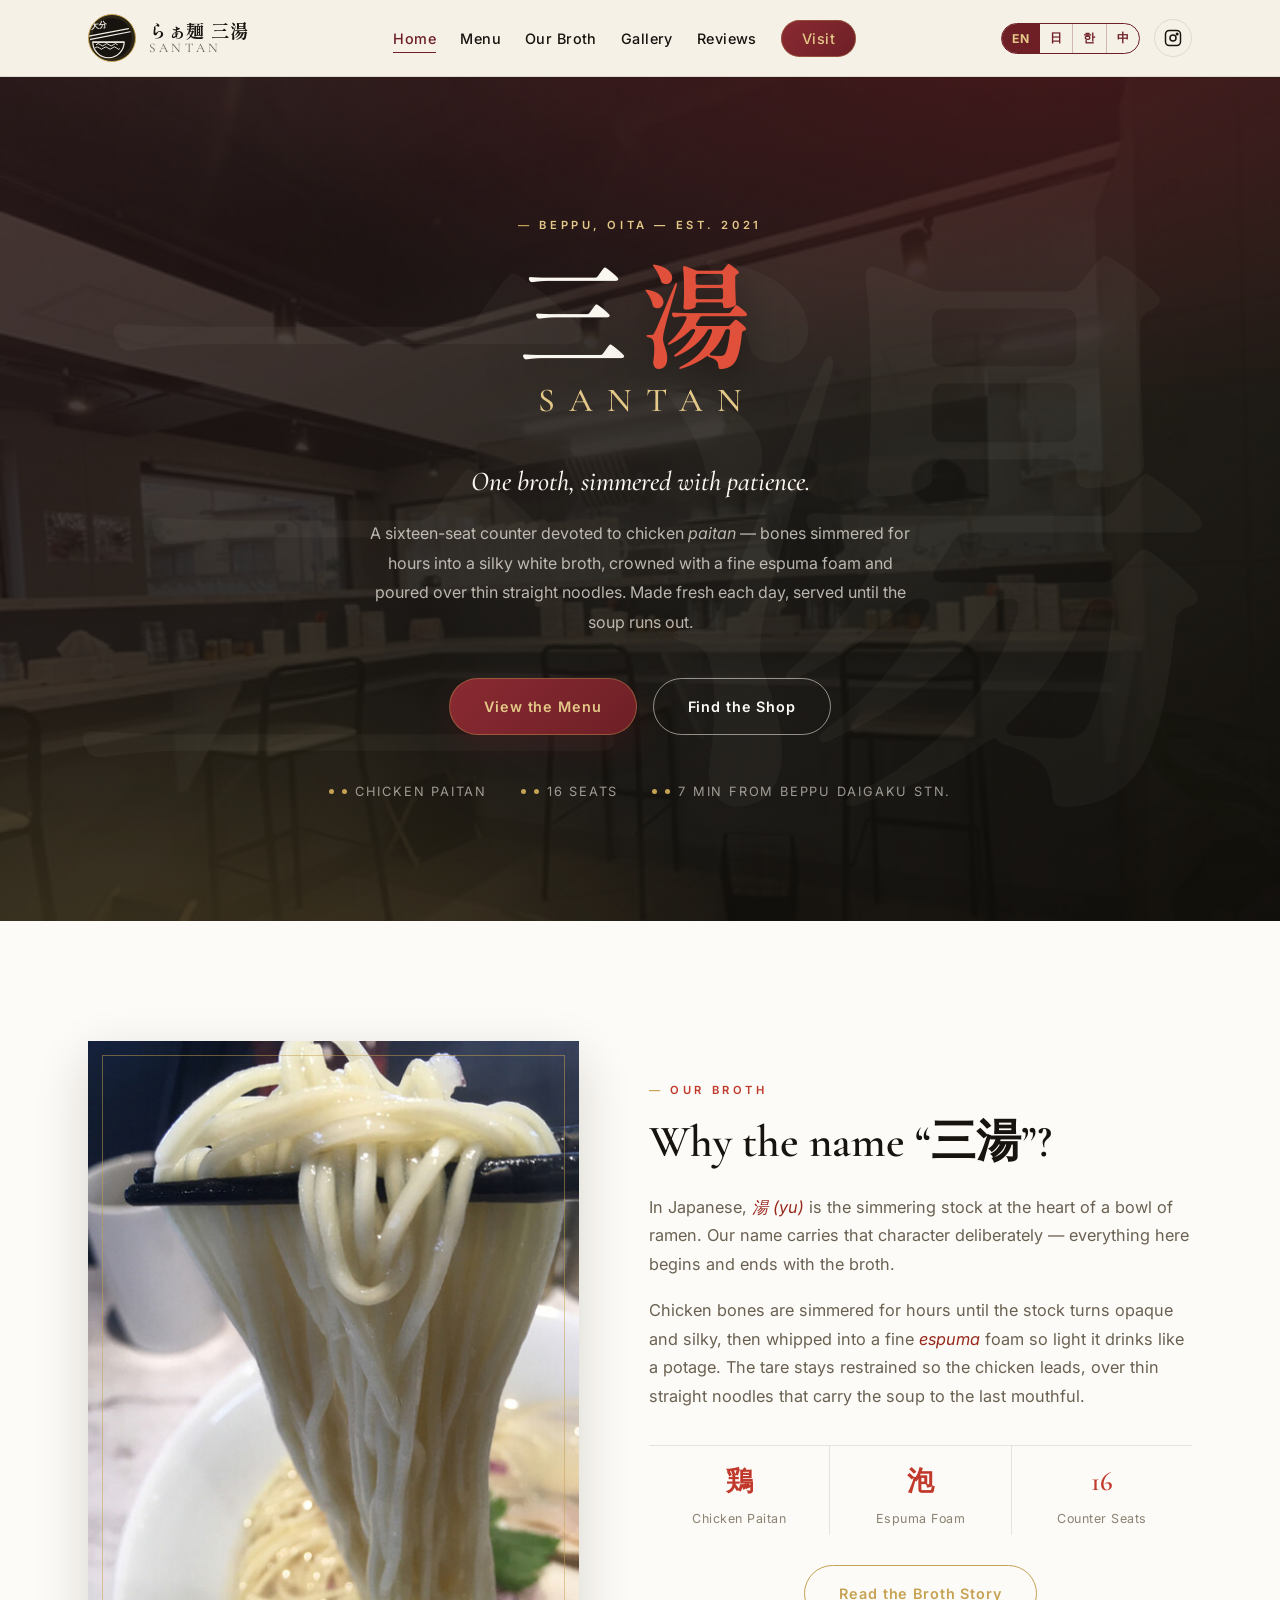
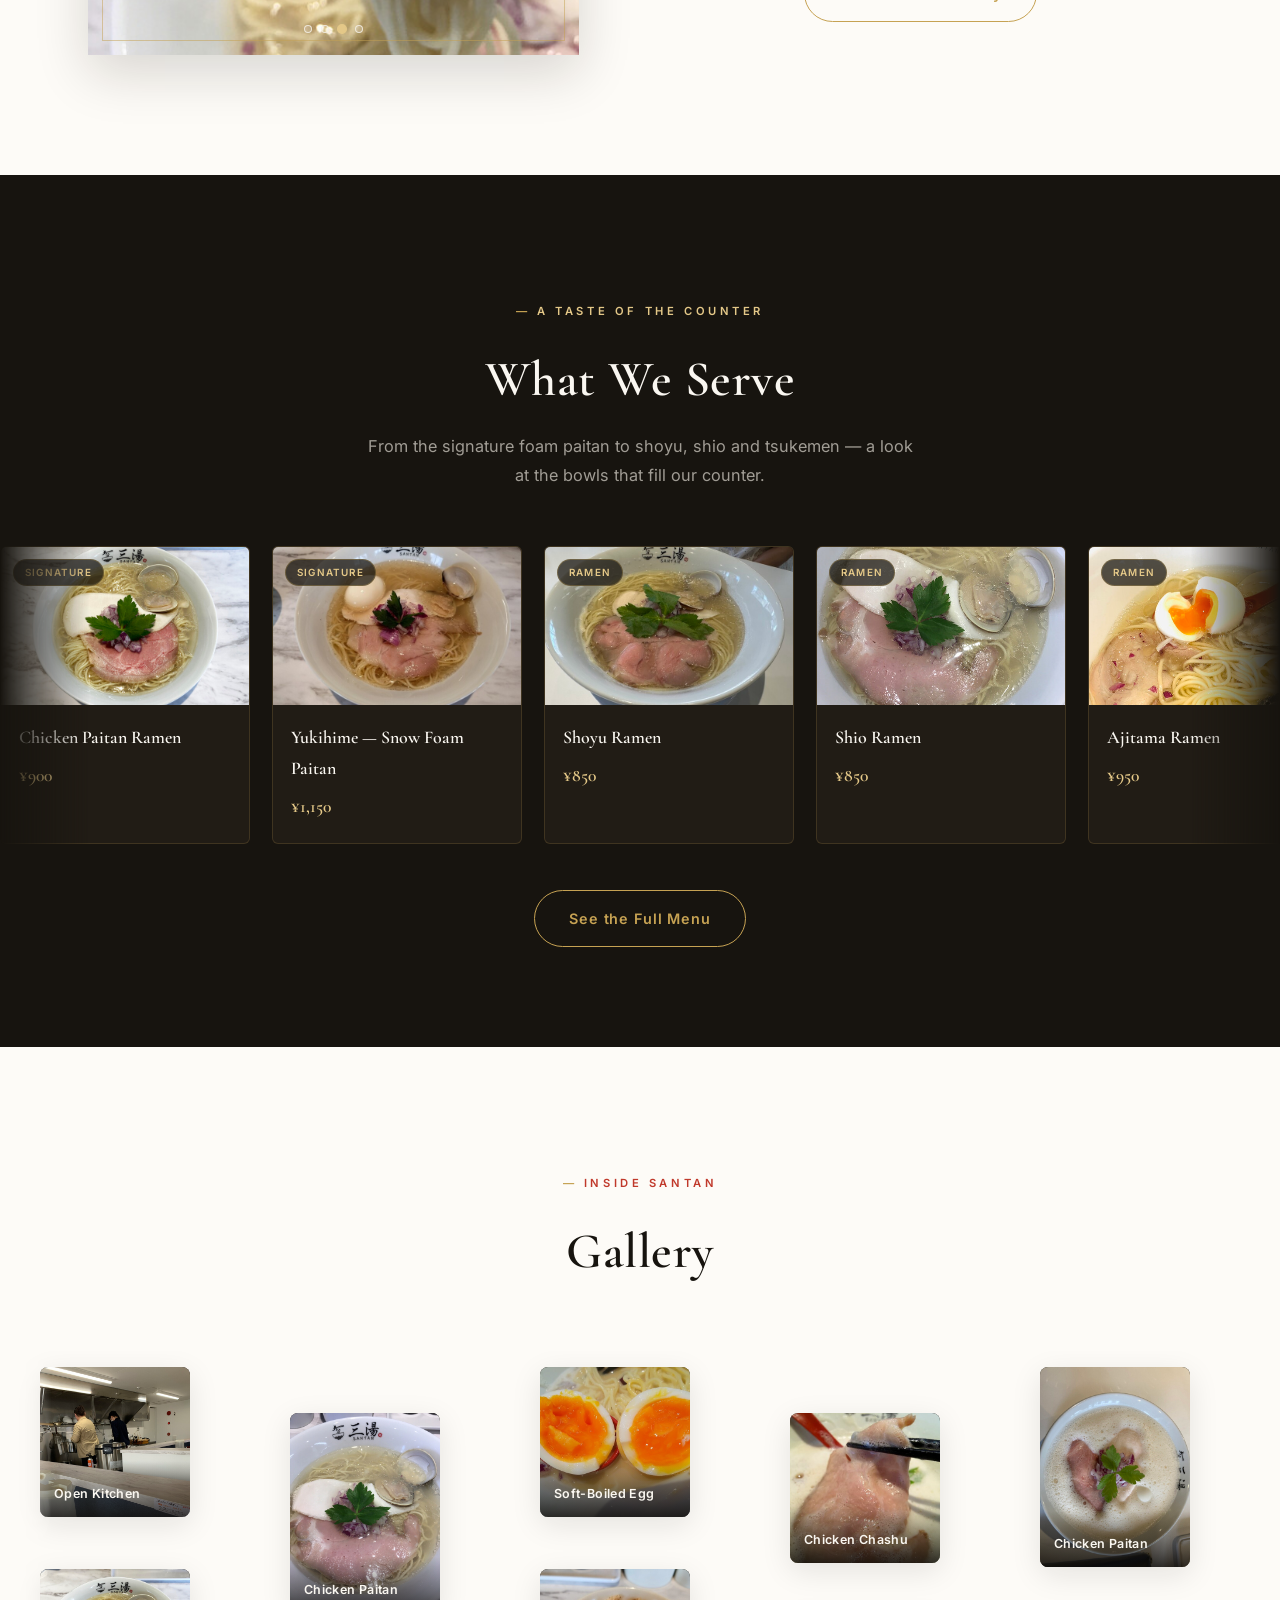
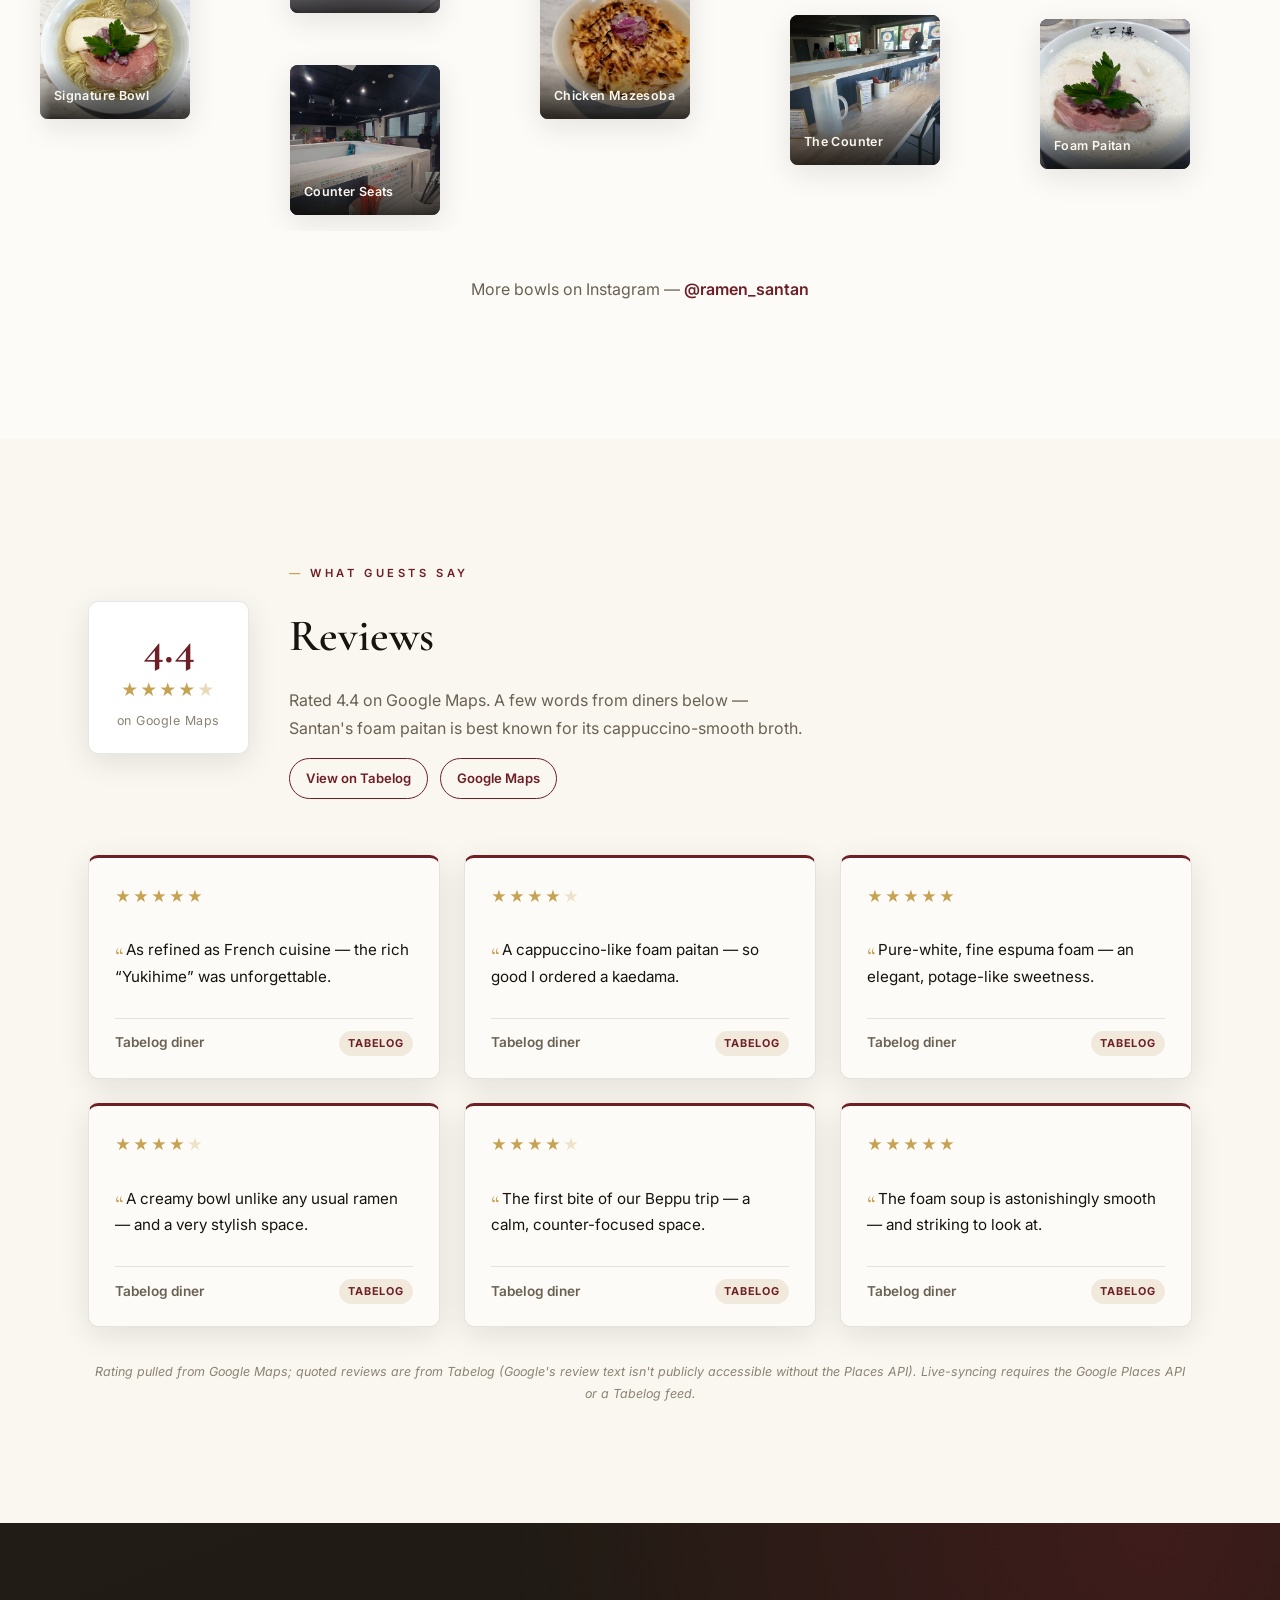
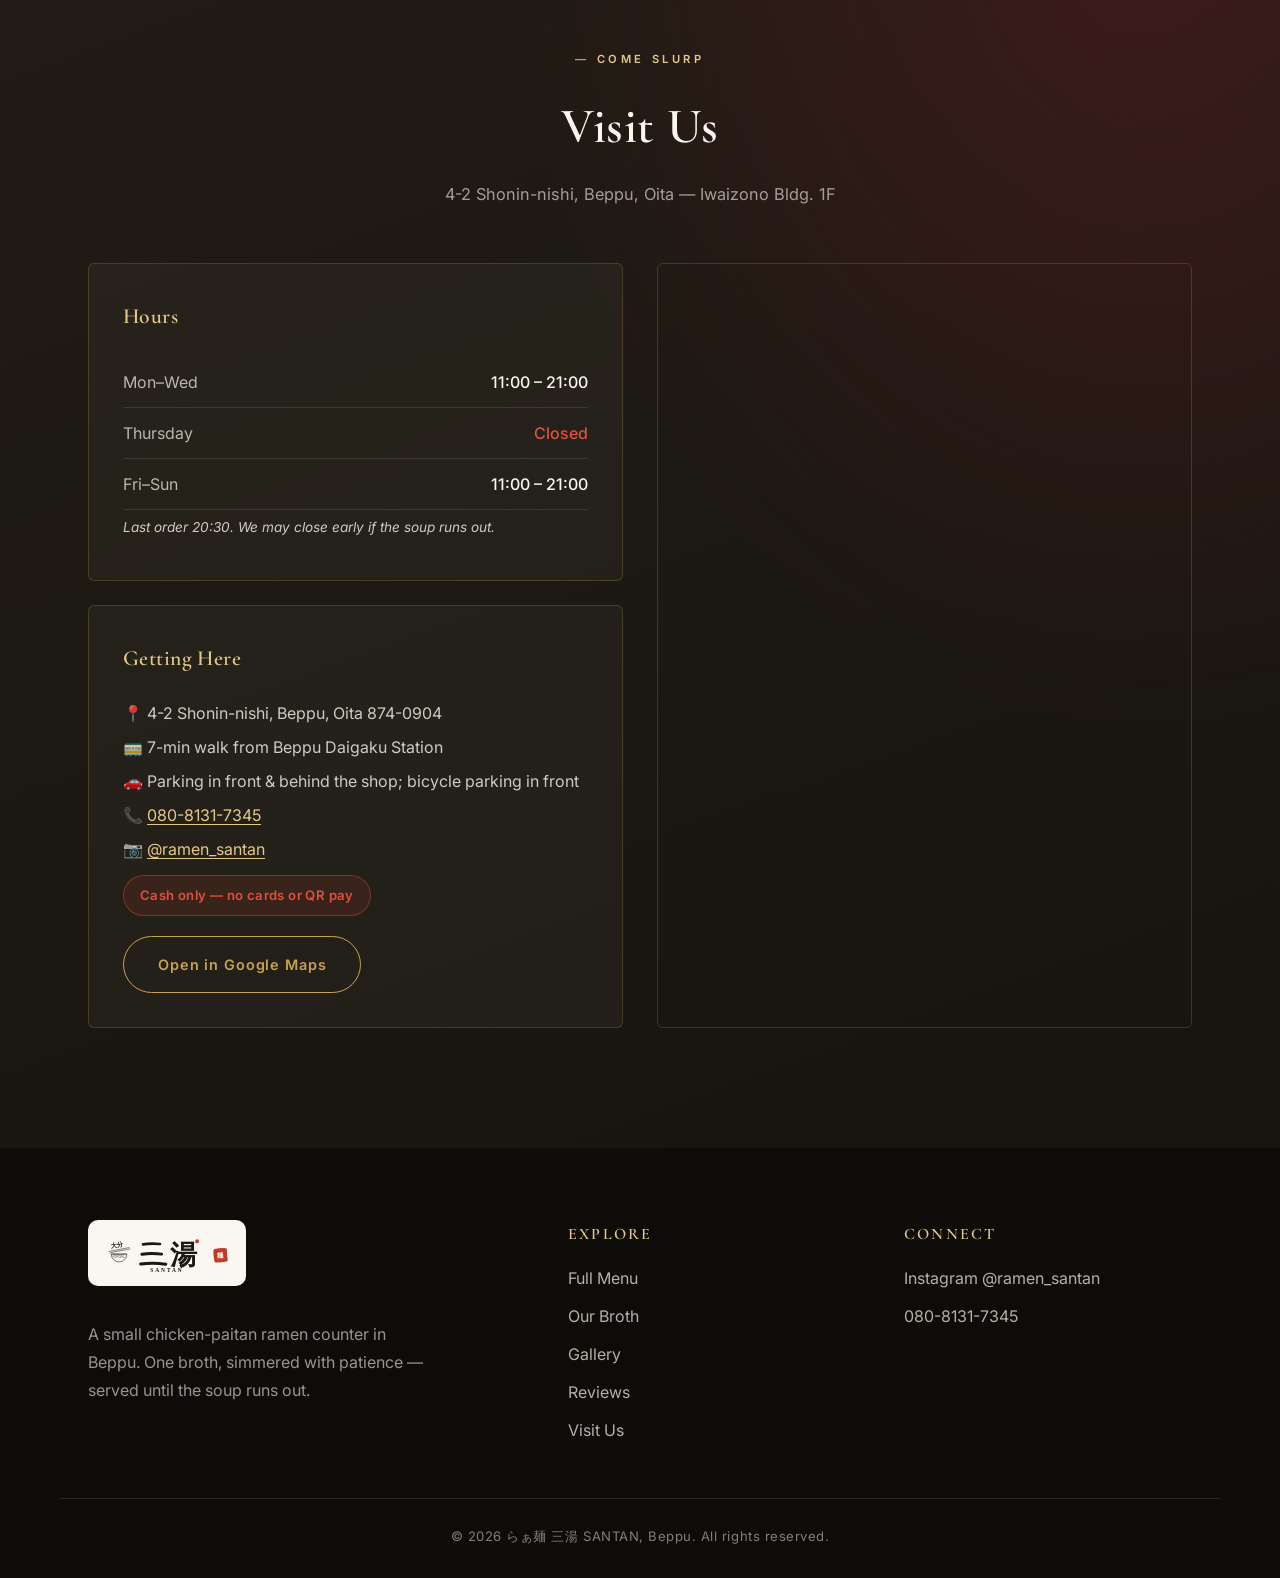
==== index.html @ 4871c451 "Initial commit: SANTAN ramen site (full, incl. images)" ====
<!DOCTYPE html>
<html lang="en" data-lang="en">
<head>
<meta charset="UTF-8">
<meta name="viewport" content="width=device-width, initial-scale=1.0">
<title>SANTAN らぁ麺 三湯 | Chicken Paitan Ramen in Beppu</title>
<meta name="description" content="らぁ麺 三湯 (SANTAN) — a chicken-paitan ramen counter in Beppu, Oita. Hours-simmered chicken broth whipped into a silky espuma foam over thin straight noodles. EN / 日本語 / 한국어 / 中文.">
<link rel="preconnect" href="https://fonts.googleapis.com">
<link rel="preconnect" href="https://fonts.gstatic.com" crossorigin>
<link href="https://fonts.googleapis.com/css2?family=Cormorant+Garamond:ital,wght@0,500;0,600;0,700;1,500;1,600&family=Shippori+Mincho+B1:wght@500;600;700;800&family=Zen+Kaku+Gothic+New:wght@400;500;700&family=Noto+Sans+KR:wght@400;500;700&family=Noto+Sans+SC:wght@400;500;700&family=Inter:wght@400;500;600&display=swap" rel="stylesheet">
<link rel="stylesheet" href="css/style.css">
</head>
<body>

<header class="site-header">
  <div class="nav-wrap">
    <a href="index.html" class="logo">
      <span class="logo-badge"><img src="pictures/logo-icon.svg" alt="Santan bowl mark"></span>
      <span class="logo-text">
        <span class="jp">らぁ麺 三湯</span>
        <span class="en">Santan</span>
      </span>
    </a>

    <nav class="main-nav" id="mainNav">
      <ul>
        <li><a href="index.html" class="active"><span class="lang-en">Home</span><span class="lang-jp">ホーム</span><span class="lang-ko">홈</span><span class="lang-zh">首页</span></a></li>
        <li><a href="menu.html"><span class="lang-en">Menu</span><span class="lang-jp">お品書き</span><span class="lang-ko">메뉴</span><span class="lang-zh">菜单</span></a></li>
        <li><a href="broth.html"><span class="lang-en">Our Broth</span><span class="lang-jp">こだわり</span><span class="lang-ko">육수 이야기</span><span class="lang-zh">汤头故事</span></a></li>
        <li><a href="index.html#gallery"><span class="lang-en">Gallery</span><span class="lang-jp">ギャラリー</span><span class="lang-ko">갤러리</span><span class="lang-zh">相册</span></a></li>
        <li><a href="index.html#reviews"><span class="lang-en">Reviews</span><span class="lang-jp">口コミ</span><span class="lang-ko">리뷰</span><span class="lang-zh">评价</span></a></li>
        <li><a href="index.html#visit" class="nav-cta"><span class="lang-en">Visit</span><span class="lang-jp">アクセス</span><span class="lang-ko">오시는 길</span><span class="lang-zh">到店</span></a></li>
      </ul>
    </nav>

    <div class="header-actions">
      <div class="lang-toggle" id="langToggle">
        <button data-lang="en" class="active" title="English">EN</button>
        <button data-lang="jp" title="日本語">日</button>
        <button data-lang="ko" title="한국어">한</button>
        <button data-lang="zh" title="中文">中</button>
      </div>
      <a class="insta-link" href="https://www.instagram.com/ramen_santan/" target="_blank" rel="noopener" aria-label="Instagram">
        <svg width="18" height="18" viewBox="0 0 24 24" fill="none" stroke="currentColor" stroke-width="2"><rect x="2" y="2" width="20" height="20" rx="5"/><circle cx="12" cy="12" r="4"/><circle cx="17.5" cy="6.5" r="1"/></svg>
      </a>
      <button class="hamburger" id="navToggle" aria-label="Menu" aria-expanded="false">
        <span></span><span></span><span></span>
      </button>
    </div>
  </div>
</header>

<section class="hero">
  <div class="hero-content">
    <span class="eyebrow"><span class="lang-en">Beppu, Oita — Est. 2021</span><span class="lang-jp">大分県別府市 — 2021年創業</span><span class="lang-ko">오이타현 벳푸시 — 2021년 오픈</span><span class="lang-zh">大分县别府市 — 2021年开业</span></span>
    <div class="hero-kanji">三<span>湯</span></div>
    <h1>Santan</h1>
    <p class="tagline">
      <span class="lang-en">One broth, simmered with patience.</span>
      <span class="lang-jp">一杯の白湯に、ひたむきな手間を。</span>
      <span class="lang-ko">한 그릇의 백탕에, 정성을 담아.</span>
      <span class="lang-zh">一碗白汤，慢火细熬。</span>
    </p>
    <p class="subtext">
      <span class="lang-en">A sixteen-seat counter devoted to chicken <em>paitan</em> — bones simmered for hours into a silky white broth, crowned with a fine espuma foam and poured over thin straight noodles. Made fresh each day, served until the soup runs out.</span>
      <span class="lang-jp">鶏白湯（とりぱいたん）ひとすじの、十六席の小さならぁ麺店。長時間炊いた白いスープに、きめ細かなエスプーマの泡をまとわせ、細ストレート麺に。毎日仕込み、スープがなくなり次第終了です。</span>
      <span class="lang-ko">닭 백탕(파이탄) 하나에 집중한 열여섯 석의 작은 라멘집. 오래 고아낸 뽀얀 국물 위에 고운 에스푸마 거품을 얹어 가는 스트레이트 면과 함께 냅니다. 매일 준비하며, 국물이 소진되면 영업을 마칩니다.</span>
      <span class="lang-zh">一家仅十六席、专注鸡白汤的小店。长时间熬煮的醇白汤头覆以细腻意式泡沫，配上纤细直面。每日新鲜熬制，汤尽即止。</span>
    </p>
    <div class="hero-ctas">
      <a href="menu.html" class="btn btn-primary"><span class="lang-en">View the Menu</span><span class="lang-jp">お品書きを見る</span><span class="lang-ko">메뉴 보기</span><span class="lang-zh">查看菜单</span></a>
      <a href="#visit" class="btn btn-outline"><span class="lang-en">Find the Shop</span><span class="lang-jp">アクセス</span><span class="lang-ko">오시는 길</span><span class="lang-zh">查看位置</span></a>
    </div>
    <div class="hero-meta">
      <span><span class="lang-en">Chicken Paitan</span><span class="lang-jp">鶏白湯専門</span><span class="lang-ko">닭 백탕 전문</span><span class="lang-zh">鸡白汤专门</span></span>
      <span><span class="lang-en">16 Seats</span><span class="lang-jp">全16席</span><span class="lang-ko">전 16석</span><span class="lang-zh">全16席</span></span>
      <span><span class="lang-en">7 min from Beppu Daigaku Stn.</span><span class="lang-jp">別府大学駅 徒歩7分</span><span class="lang-ko">벳푸대학역 도보 7분</span><span class="lang-zh">别府大学站步行7分</span></span>
    </div>
  </div>
</section>

<section class="about" id="about">
  <div class="container about-grid">
    <div class="about-photo" id="aboutSlideshow">
      <img class="slide active" src="pictures/interior-1.jpg" alt="Santan ramen counter, Beppu" onerror="this.style.display='none'">
      <img class="slide" src="pictures/broth.jpg" alt="Chicken paitan foam broth" onerror="this.style.display='none'">
      <img class="slide" src="pictures/noodles.jpg" alt="Thin straight noodles" onerror="this.style.display='none'">
      <img class="slide" src="pictures/counter.jpg" alt="Santan counter in Beppu" onerror="this.style.display='none'">
      <div class="slideshow-dots" role="tablist" aria-label="Photo slideshow">
        <button type="button" class="slideshow-dot active" aria-label="Slide 1"></button>
        <button type="button" class="slideshow-dot" aria-label="Slide 2"></button>
        <button type="button" class="slideshow-dot" aria-label="Slide 3"></button>
        <button type="button" class="slideshow-dot" aria-label="Slide 4"></button>
      </div>
    </div>
    <div class="about-text">
      <span class="eyebrow"><span class="lang-en">Our Broth</span><span class="lang-jp">三湯のこだわり</span><span class="lang-ko">육수 이야기</span><span class="lang-zh">汤头故事</span></span>
      <h2><span class="lang-en">Why the name “三湯”?</span><span class="lang-jp">「三湯（さんたん）」に込めた想い</span><span class="lang-ko">「三湯」이라는 이름에 담긴 뜻</span><span class="lang-zh">「三湯」之名的由来</span></h2>
      <p>
        <span class="lang-en">In Japanese, <em>湯 (yu)</em> is the simmering stock at the heart of a bowl of ramen. Our name carries that character deliberately — everything here begins and ends with the broth.</span>
        <span class="lang-jp">ラーメンの要となる出汁を表す「湯（ゆ）」の一字を、店名にあえて掲げました。ここでのすべては、スープに始まりスープに終わる。</span>
        <span class="lang-ko">라멘의 핵심인 육수를 뜻하는 ‘湯(유)’라는 글자를 상호에 담았습니다. 이곳의 모든 것은 국물로 시작해 국물로 끝납니다.</span>
        <span class="lang-zh">「湯（yu）」是拉面灵魂所在的高汤。我们特意将这个字放入店名——这里的一切，始于汤头，终于汤头。</span>
      </p>
      <p>
        <span class="lang-en">Chicken bones are simmered for hours until the stock turns opaque and silky, then whipped into a fine <em>espuma</em> foam so light it drinks like a potage. The tare stays restrained so the chicken leads, over thin straight noodles that carry the soup to the last mouthful.</span>
        <span class="lang-jp">鶏ガラを何時間も炊き、白く濁るまで旨味を引き出したスープを、きめ細かなエスプーマの泡に。ポタージュのように軽やかな口当たりです。タレは控えめに、鶏を主役に。細ストレート麺が最後の一口までスープを運びます。</span>
        <span class="lang-ko">닭 뼈를 몇 시간이고 고아 뽀얗게 우러난 국물을 고운 <em>에스푸마</em> 거품으로 만들어 포타주처럼 가볍게 넘어갑니다. 타레는 절제해 닭이 주인공이 되고, 가는 스트레이트 면이 마지막 한 입까지 국물을 실어 나릅니다.</span>
        <span class="lang-zh">鸡骨慢熬数小时，直至汤色乳白、鲜味尽出，再打成细腻的<em>意式泡沫</em>，轻盈如浓汤般顺口。调味克制，让鸡本味当主角，纤细直面将汤头送至最后一口。</span>
      </p>
      <div class="about-badges">
        <div class="about-badge"><strong>鶏</strong><span class="lang-en">Chicken Paitan</span><span class="lang-jp">鶏白湯専門</span><span class="lang-ko">닭 백탕 전문</span><span class="lang-zh">鸡白汤专门</span></div>
        <div class="about-badge"><strong>泡</strong><span class="lang-en">Espuma Foam</span><span class="lang-jp">エスプーマ仕立て</span><span class="lang-ko">에스푸마 거품</span><span class="lang-zh">意式泡沫</span></div>
        <div class="about-badge"><strong>16</strong><span class="lang-en">Counter Seats</span><span class="lang-jp">全16席</span><span class="lang-ko">전 16석</span><span class="lang-zh">全16席</span></div>
      </div>
      <div class="hero-ctas" style="margin-top:30px;">
        <a href="broth.html" class="btn btn-brass"><span class="lang-en">Read the Broth Story</span><span class="lang-jp">三湯の物語を読む</span><span class="lang-ko">육수 이야기 읽기</span><span class="lang-zh">阅读汤头故事</span></a>
      </div>
    </div>
  </div>
</section>

<section class="menu-preview" id="menu-preview">
  <div class="container section-heading">
    <span class="eyebrow"><span class="lang-en">A Taste of the Counter</span><span class="lang-jp">お品書きより</span><span class="lang-ko">카운터의 맛</span><span class="lang-zh">一窥菜单</span></span>
    <h2><span class="lang-en">What We Serve</span><span class="lang-jp">三湯の一杯</span><span class="lang-ko">三湯의 한 그릇</span><span class="lang-zh">三湯的一碗</span></h2>
    <p>
      <span class="lang-en">From the signature foam paitan to shoyu, shio and tsukemen — a look at the bowls that fill our counter.</span>
      <span class="lang-jp">看板の泡白湯から、醤油・塩・つけ麺まで。三湯を彩る一杯をご紹介します。</span>
      <span class="lang-ko">간판 거품 백탕부터 쇼유·시오·츠케멘까지. 三湯을 채우는 한 그릇을 소개합니다.</span>
      <span class="lang-zh">从招牌泡沫白汤到酱油、盐味与蘸面——一览我们吧台上的每一碗。</span>
    </p>
  </div>

  <div class="slider-track-wrap">
    <div class="slider-track" id="sliderTrack">
      <!-- filled by js/render-menu.js from window.MENU_DATA (js/menu-data.js) -->
    </div>
  </div>

  <div class="menu-preview-cta">
    <a href="menu.html" class="btn btn-brass"><span class="lang-en">See the Full Menu</span><span class="lang-jp">お品書きをすべて見る</span><span class="lang-ko">전체 메뉴 보기</span><span class="lang-zh">查看完整菜单</span></a>
  </div>
</section>

<section class="gallery" id="gallery">
  <div class="container section-heading">
    <span class="eyebrow"><span class="lang-en">Inside Santan</span><span class="lang-jp">店内の様子</span><span class="lang-ko">三湯 매장</span><span class="lang-zh">走进三湯</span></span>
    <h2><span class="lang-en">Gallery</span><span class="lang-jp">ギャラリー</span><span class="lang-ko">갤러리</span><span class="lang-zh">相册</span></h2>
  </div>
  <div class="gallery-track-wrap">
    <div class="gallery-track" id="galleryTrack">
      <!-- filled by js/gallery.js from window.GALLERY_DATA (js/gallery-data.js) -->
    </div>
  </div>
  <div class="container gallery-follow">
    <p><span class="lang-en">More bowls on Instagram — </span><span class="lang-jp">最新の一杯はこちら：</span><span class="lang-ko">인스타그램에서 더 보기 — </span><span class="lang-zh">更多请见 Instagram — </span><a href="https://www.instagram.com/ramen_santan/" target="_blank" rel="noopener">@ramen_santan</a></p>
  </div>
</section>

<section class="reviews" id="reviews">
  <div class="reviews-head">
    <div class="reviews-score-group">
      <div class="reviews-score">
        <div class="num">4.4</div>
        <div class="stars" aria-label="4.4 out of 5">★★★★<span style="opacity:.4">★</span></div>
        <div class="count"><span class="lang-en">on Google Maps</span><span class="lang-jp">Googleマップ評価</span><span class="lang-ko">구글 지도 평점</span><span class="lang-zh">谷歌地图评分</span></div>
      </div>
    </div>
    <div class="reviews-intro">
      <span class="eyebrow"><span class="lang-en">What Guests Say</span><span class="lang-jp">お客様の声</span><span class="lang-ko">손님들의 후기</span><span class="lang-zh">顾客评价</span></span>
      <h2><span class="lang-en">Reviews</span><span class="lang-jp">口コミ</span><span class="lang-ko">리뷰</span><span class="lang-zh">评价</span></h2>
      <p>
        <span class="lang-en">Rated 4.4 on Google Maps. A few words from diners below — Santan's foam paitan is best known for its cappuccino-smooth broth.</span>
        <span class="lang-jp">Googleマップで4.4の評価。お客様の声より — 三湯の泡白湯は、カプチーノのように滑らかなスープで知られています。</span>
        <span class="lang-ko">구글 지도 4.4점. 손님들의 후기 — 三湯의 거품 백탕은 카푸치노처럼 부드러운 국물로 유명합니다.</span>
        <span class="lang-zh">谷歌地图评分4.4。摘自食客留言——三湯的泡沫白汤以卡布奇诺般顺滑的汤头著称。</span>
      </p>
      <div class="reviews-sources">
        <a class="review-source-btn" href="https://tabelog.com/en/oita/A4402/A440202/44012525/dtlrvwlst/" target="_blank" rel="noopener">
          <span class="lang-en">View on Tabelog</span><span class="lang-jp">食べログで見る</span><span class="lang-ko">타베로그에서 보기</span><span class="lang-zh">在食べログ查看</span>
        </a>
        <a class="review-source-btn" href="https://www.google.com/maps/search/?api=1&query=%E3%82%89%E3%81%81%E9%BA%BA+%E4%B8%89%E6%B9%AF+%E5%88%A5%E5%BA%9C" target="_blank" rel="noopener">
          <span class="lang-en">Google Maps</span><span class="lang-jp">Googleマップ</span><span class="lang-ko">구글 지도</span><span class="lang-zh">谷歌地图</span>
        </a>
      </div>
    </div>
  </div>

  <div class="reviews-grid" id="reviewsGrid">
    <!-- filled by js/reviews.js from window.SANTAN_REVIEWS -->
  </div>

  <p class="reviews-disclaimer">
    <span class="lang-en">Rating pulled from Google Maps; quoted reviews are from Tabelog (Google's review text isn't publicly accessible without the Places API). Live-syncing requires the Google Places API or a Tabelog feed.</span>
    <span class="lang-jp">評価はGoogleマップより取得。掲載の口コミ本文は食べログからの引用です（Googleのレビュー本文はPlaces APIなしでは取得できません）。自動連携にはGoogle Places APIまたは食べログ連携が必要です。</span>
    <span class="lang-ko">평점은 구글 지도에서 가져왔습니다. 인용된 후기 본문은 타베로그의 것입니다(구글 리뷰 본문은 Places API 없이는 가져올 수 없습니다). 실시간 연동에는 Google Places API 또는 타베로그 피드가 필요합니다.</span>
    <span class="lang-zh">评分取自谷歌地图；引用的评价文字来自食べログ（谷歌的评价原文在没有 Places API 时无法公开获取）。实时同步需使用 Google Places API 或食べログ数据源。</span>
  </p>
</section>

<section class="visit" id="visit">
  <div class="container section-heading">
    <span class="eyebrow"><span class="lang-en">Come Slurp</span><span class="lang-jp">ぜひお越しください</span><span class="lang-ko">오시는 길</span><span class="lang-zh">欢迎光临</span></span>
    <h2><span class="lang-en">Visit Us</span><span class="lang-jp">アクセス</span><span class="lang-ko">오시는 길</span><span class="lang-zh">到店信息</span></h2>
    <p><span class="lang-en">4-2 Shonin-nishi, Beppu, Oita — Iwaizono Bldg. 1F</span><span class="lang-jp">〒874-0904 大分県別府市上人西4-2 祝園ビル1F</span><span class="lang-ko">오이타현 벳푸시 조닌니시 4-2 이와이조노 빌딩 1F</span><span class="lang-zh">大分县别府市上人西4-2 祝园大厦1F</span></p>
  </div>

  <div class="container visit-grid">
    <div class="visit-cards-col">
      <div class="visit-card">
        <h3><span class="lang-en">Hours</span><span class="lang-jp">営業時間</span><span class="lang-ko">영업시간</span><span class="lang-zh">营业时间</span></h3>
        <div class="visit-row"><span class="day"><span class="lang-en">Mon–Wed</span><span class="lang-jp">月〜水</span><span class="lang-ko">월~수</span><span class="lang-zh">周一至周三</span></span><span class="time">11:00 – 21:00</span></div>
        <div class="visit-row closed"><span class="day"><span class="lang-en">Thursday</span><span class="lang-jp">木曜日</span><span class="lang-ko">목요일</span><span class="lang-zh">周四</span></span><span class="time"><span class="lang-en">Closed</span><span class="lang-jp">定休日</span><span class="lang-ko">휴무</span><span class="lang-zh">休息</span></span></div>
        <div class="visit-row"><span class="day"><span class="lang-en">Fri–Sun</span><span class="lang-jp">金〜日</span><span class="lang-ko">금~일</span><span class="lang-zh">周五至周日</span></span><span class="time">11:00 – 21:00</span></div>
        <p class="visit-note"><span class="lang-en">Last order 20:30. We may close early if the soup runs out.</span><span class="lang-jp">ラストオーダー20:30。スープがなくなり次第、早じまいする場合がございます。</span><span class="lang-ko">라스트 오더 20:30. 국물이 소진되면 조기 마감할 수 있습니다.</span><span class="lang-zh">最后点单 20:30，汤尽或提前打烊。</span></p>
      </div>

      <div class="visit-card">
        <h3><span class="lang-en">Getting Here</span><span class="lang-jp">お越しの方へ</span><span class="lang-ko">오시는 길</span><span class="lang-zh">交通方式</span></h3>
        <p>📍 <span class="lang-en">4-2 Shonin-nishi, Beppu, Oita 874-0904</span><span class="lang-jp">〒874-0904 大分県別府市上人西4-2 祝園ビル1F</span><span class="lang-ko">오이타현 벳푸시 조닌니시 4-2 이와이조노 빌딩 1F</span><span class="lang-zh">大分县别府市上人西4-2 祝园大厦1F</span></p>
        <p>🚃 <span class="lang-en">7-min walk from Beppu Daigaku Station</span><span class="lang-jp">別府大学駅より徒歩7分</span><span class="lang-ko">벳푸대학역에서 도보 7분</span><span class="lang-zh">别府大学站步行7分</span></p>
        <p>🚗 <span class="lang-en">Parking in front &amp; behind the shop; bicycle parking in front</span><span class="lang-jp">店舗前・裏に駐車場、店前に駐輪場あり</span><span class="lang-ko">가게 앞·뒤 주차장, 앞쪽 자전거 주차 가능</span><span class="lang-zh">店前与店后设停车场，店前有自行车停放处</span></p>
        <p>📞 <a href="tel:08081317345">080-8131-7345</a></p>
        <p>📷 <a href="https://www.instagram.com/ramen_santan/" target="_blank" rel="noopener">@ramen_santan</a></p>
        <span class="pay-note"><span class="lang-en">Cash only — no cards or QR pay</span><span class="lang-jp">現金のみ（カード・QR決済不可）</span><span class="lang-ko">현금만 가능 (카드·QR 불가)</span><span class="lang-zh">仅收现金（不支持刷卡与二维码）</span></span>
        <div class="hero-ctas" style="justify-content:flex-start; margin-top:20px;">
          <a class="btn btn-brass" href="https://www.google.com/maps/search/?api=1&query=%E3%82%89%E3%81%81%E9%BA%BA+%E4%B8%89%E6%B9%AF+%E5%88%A5%E5%BA%9C" target="_blank" rel="noopener">
            <span class="lang-en">Open in Google Maps</span><span class="lang-jp">Googleマップで見る</span><span class="lang-ko">구글 지도에서 보기</span><span class="lang-zh">在谷歌地图查看</span>
          </a>
        </div>
      </div>
    </div>
    <div class="map-embed">
      <iframe
        src="https://www.google.com/maps?q=%E5%A4%A7%E5%88%86%E7%9C%8C%E5%88%A5%E5%BA%9C%E5%B8%82%E4%B8%8A%E4%BA%BA%E8%A5%BF4-2&z=16&output=embed"
        loading="lazy"
        referrerpolicy="no-referrer-when-downgrade"
        title="Santan location map"></iframe>
    </div>
  </div>
</section>

<footer class="site-footer">
  <div class="container footer-grid">
    <div>
      <div class="footer-logo-card">
        <img src="pictures/logo.svg" alt="らぁ麺 三湯 SANTAN logo">
      </div>
      <p style="max-width: 340px; color: rgba(245,240,230,0.6);">
        <span class="lang-en">A small chicken-paitan ramen counter in Beppu. One broth, simmered with patience — served until the soup runs out.</span>
        <span class="lang-jp">別府の小さな鶏白湯らぁ麺店。一杯の白湯にひたむきな手間を込めて、スープがなくなり次第終了。</span>
        <span class="lang-ko">벳푸의 작은 닭 백탕 라멘집. 한 그릇의 백탕에 정성을 담아, 국물이 소진되면 영업을 마칩니다.</span>
        <span class="lang-zh">别府一家小小的鸡白汤拉面店。一碗白汤，慢火细熬，汤尽即止。</span>
      </p>
    </div>
    <div>
      <h4><span class="lang-en">Explore</span><span class="lang-jp">メニュー</span><span class="lang-ko">둘러보기</span><span class="lang-zh">探索</span></h4>
      <ul>
        <li><a href="menu.html"><span class="lang-en">Full Menu</span><span class="lang-jp">お品書き</span><span class="lang-ko">전체 메뉴</span><span class="lang-zh">完整菜单</span></a></li>
        <li><a href="broth.html"><span class="lang-en">Our Broth</span><span class="lang-jp">こだわり</span><span class="lang-ko">육수 이야기</span><span class="lang-zh">汤头故事</span></a></li>
        <li><a href="index.html#gallery"><span class="lang-en">Gallery</span><span class="lang-jp">ギャラリー</span><span class="lang-ko">갤러리</span><span class="lang-zh">相册</span></a></li>
        <li><a href="index.html#reviews"><span class="lang-en">Reviews</span><span class="lang-jp">口コミ</span><span class="lang-ko">리뷰</span><span class="lang-zh">评价</span></a></li>
        <li><a href="index.html#visit"><span class="lang-en">Visit Us</span><span class="lang-jp">アクセス</span><span class="lang-ko">오시는 길</span><span class="lang-zh">到店</span></a></li>
      </ul>
    </div>
    <div>
      <h4><span class="lang-en">Connect</span><span class="lang-jp">つながる</span><span class="lang-ko">연결</span><span class="lang-zh">联系</span></h4>
      <ul>
        <li><a href="https://www.instagram.com/ramen_santan/" target="_blank" rel="noopener">Instagram @ramen_santan</a></li>
        <li><a href="tel:08081317345">080-8131-7345</a></li>
      </ul>
    </div>
  </div>
  <div class="container footer-bottom">
    <span class="lang-en">© 2026 らぁ麺 三湯 SANTAN, Beppu. All rights reserved.</span>
    <span class="lang-jp">© 2026 らぁ麺 三湯 SANTAN, Beppu. 別府より、心を込めて。</span>
    <span class="lang-ko">© 2026 らぁ麺 三湯 SANTAN, Beppu. 벳푸에서 정성을 담아.</span>
    <span class="lang-zh">© 2026 らぁ麺 三湯 SANTAN, Beppu. 別府用心呈上。</span>
  </div>
</footer>

<script src="js/menu-data.js"></script>
<script src="js/render-menu.js"></script>
<script src="js/gallery-data.js"></script>
<script src="js/gallery.js"></script>
<script src="js/reviews.js"></script>
<script src="js/main.js"></script>
</body>
</html>
---- css/style.css ----
/* ==========================================================================
   らぁ麺 三湯 SANTAN — Beppu chicken-paitan ramen.
   Premium Japanese palette: sumi ink + kinari washi cream + vermilion (朱)
   + brass. Serif display type, generous negative space.
   Architecture mirrors the Khan's Adda reference site.
   ========================================================================== */
:root {
  --sumi: #17140F;        /* near-black ink */
  --sumi-2: #211C15;      /* charcoal */
  --shu: #C0392B;         /* vermilion / 朱 */
  --shu-deep: #97281C;
  --shu-glow: #E0503A;
  --maroon: #6E1F26;      /* deep maroon — logo / IG brand red */
  --maroon-2: #4A141A;    /* darkest maroon */
  --maroon-soft: #8A2A32;
  --brass: #C6A253;       /* brass / gold accent */
  --brass-light: #E4C888;
  --brass-deep: #A9843A;
  --kinari: #FAF7F1;      /* vanilla-white — premium, barely-there beige */
  --kinari-2: #F1EADC;
  --paitan: #FDFBF7;      /* near-white broth cream (lightest) */
  --stone: #6A6152;       /* muted body text on cream */
  --stone-2: #8B8272;
  --line: rgba(23,20,15,0.10);
  --white: #FFFFFF;

  --font-serif: 'Cormorant Garamond', 'Shippori Mincho B1', serif;
  --font-jp-serif: 'Shippori Mincho B1', 'Cormorant Garamond', serif;
  --font-body: 'Inter', 'Zen Kaku Gothic New', sans-serif;
  --font-jp: 'Zen Kaku Gothic New', 'Inter', sans-serif;
  --font-ko: 'Noto Sans KR', 'Inter', sans-serif;
  --font-zh: 'Noto Sans SC', 'Inter', sans-serif;

  --shadow: 0 18px 50px rgba(23, 20, 15, 0.16);
  --shadow-soft: 0 8px 30px rgba(23, 20, 15, 0.10);
  --radius: 6px;
}

* { box-sizing: border-box; }
html { scroll-behavior: smooth; }

body {
  margin: 0;
  font-family: var(--font-body);
  background: var(--kinari);
  color: var(--sumi);
  line-height: 1.75;
  overflow-x: hidden;
  -webkit-font-smoothing: antialiased;
}

img { max-width: 100%; display: block; }
a { text-decoration: none; color: inherit; }
ul { list-style: none; margin: 0; padding: 0; }
section { position: relative; }

/* language toggling (en / jp / ko / zh) ----------------------------------- */
html[data-lang="en"] :is(.lang-jp, .lang-ko, .lang-zh) { display: none; }
html[data-lang="jp"] :is(.lang-en, .lang-ko, .lang-zh) { display: none; }
html[data-lang="ko"] :is(.lang-en, .lang-jp, .lang-zh) { display: none; }
html[data-lang="zh"] :is(.lang-en, .lang-jp, .lang-ko) { display: none; }
html[data-lang="jp"] body { font-family: var(--font-jp); }
html[data-lang="ko"] body { font-family: var(--font-ko); }
html[data-lang="zh"] body { font-family: var(--font-zh); }

/* keep serif display feel for CJK headings (per active language) */
html[data-lang="jp"] :is(.section-heading h2, .about-text h2, .menu-section-title h2,
  .menu-hero h1, .visit-card h3, .hero .tagline, .item-name, .story-hero h1,
  .story-chapter h2, .reviews-head h2, .pullquote) { font-family: var(--font-jp-serif); }
html[data-lang="ko"] :is(.section-heading h2, .about-text h2, .menu-section-title h2,
  .menu-hero h1, .visit-card h3, .hero .tagline, .item-name, .story-hero h1,
  .story-chapter h2, .reviews-head h2, .pullquote) { font-family: var(--font-ko); font-weight: 700; }
html[data-lang="zh"] :is(.section-heading h2, .about-text h2, .menu-section-title h2,
  .menu-hero h1, .visit-card h3, .hero .tagline, .item-name, .story-hero h1,
  .story-chapter h2, .reviews-head h2, .pullquote) { font-family: var(--font-zh); font-weight: 700; }

.container {
  max-width: 1160px;
  margin: 0 auto;
  padding: 0 28px;
}

/* thin brush divider ------------------------------------------------------- */
.rule-divider {
  height: 1px;
  background: linear-gradient(90deg, transparent, var(--brass) 20%, var(--brass) 80%, transparent);
  opacity: 0.55;
}

/* buttons ------------------------------------------------------------------ */
.btn {
  display: inline-flex;
  align-items: center;
  gap: 8px;
  padding: 15px 34px;
  border-radius: 999px;
  font-family: var(--font-body);
  font-weight: 600;
  font-size: 0.9rem;
  letter-spacing: 0.06em;
  transition: transform 0.25s ease, box-shadow 0.25s ease, background 0.25s ease, color 0.25s ease;
  cursor: pointer;
  border: none;
}
.btn-primary {
  background: linear-gradient(135deg, var(--maroon-soft), var(--maroon));
  color: var(--brass-light);
  border: 1px solid rgba(198,162,83,0.4);
  box-shadow: 0 12px 28px rgba(74, 20, 26, 0.38);
}
.btn-primary:hover { transform: translateY(-3px); box-shadow: 0 16px 34px rgba(74, 20, 26, 0.5); background: linear-gradient(135deg, var(--maroon), var(--maroon-2)); }
.btn-outline {
  background: transparent;
  color: var(--paitan);
  border: 1px solid rgba(245, 240, 230, 0.55);
}
.btn-outline:hover { background: var(--paitan); color: var(--sumi); }
.btn-ink {
  background: var(--sumi);
  color: var(--kinari);
  border: 1px solid var(--sumi);
}
.btn-ink:hover { transform: translateY(-3px); background: transparent; color: var(--sumi); }
.btn-brass {
  background: transparent;
  color: var(--brass);
  border: 1px solid var(--brass);
}
.btn-brass:hover { background: var(--brass); color: var(--sumi); transform: translateY(-3px); }

/* section headings --------------------------------------------------------- */
.eyebrow {
  display: inline-block;
  font-family: var(--font-body);
  font-weight: 600;
  color: var(--shu);
  letter-spacing: 0.32em;
  text-transform: uppercase;
  font-size: 0.7rem;
  margin-bottom: 14px;
}
.eyebrow::before { content: "—  "; color: var(--brass); }
.section-heading { text-align: center; margin-bottom: 8px; }
.section-heading h2 {
  font-family: var(--font-serif);
  font-weight: 600;
  font-size: clamp(2rem, 4.5vw, 3.1rem);
  color: var(--sumi);
  margin: 0 0 10px;
  letter-spacing: 0.01em;
}
html[data-lang="jp"] .section-heading h2 { font-family: var(--font-jp-serif); }
.section-heading p {
  color: var(--stone);
  font-size: 1.02rem;
  margin: 0 auto;
  max-width: 560px;
}

/* header ------------------------------------------------------------------- */
.site-header {
  position: sticky;
  top: 0;
  z-index: 100;
  background: rgba(245, 240, 230, 0.86);
  backdrop-filter: blur(12px);
  border-bottom: 1px solid var(--line);
}
.nav-wrap {
  max-width: 1160px;
  margin: 0 auto;
  padding: 14px 28px;
  display: flex;
  align-items: center;
  justify-content: space-between;
  gap: 16px;
}
.logo { display: flex; align-items: center; gap: 13px; }
.logo-badge {
  width: 48px;
  height: 48px;
  border-radius: 50%;
  overflow: hidden;
  flex-shrink: 0;
  display: grid;
  place-items: center;
  background: var(--sumi);
  color: var(--brass-light);
  border: 1px solid var(--brass);
  box-shadow: inset 0 0 0 3px rgba(198,162,83,0.12);
}
.logo-badge .kanji {
  font-family: var(--font-jp-serif);
  font-weight: 700;
  font-size: 1.15rem;
  line-height: 1;
  letter-spacing: -0.04em;
}
.logo-badge img { width: 100%; height: 100%; object-fit: cover; }
.logo-text { line-height: 1.15; }
.logo-text .jp {
  font-family: var(--font-jp-serif);
  font-size: 1.15rem;
  font-weight: 700;
  color: var(--sumi);
  display: block;
  letter-spacing: 0.04em;
}
.logo-text .en {
  font-family: var(--font-serif);
  font-size: 0.82rem;
  color: var(--stone);
  letter-spacing: 0.28em;
  text-transform: uppercase;
  display: block;
}

.main-nav ul { display: flex; gap: 24px; align-items: center; }
.main-nav a {
  font-weight: 500;
  color: var(--sumi);
  font-size: 0.9rem;
  letter-spacing: 0.03em;
  position: relative;
  padding: 6px 0;
}
.main-nav a::after {
  content: "";
  position: absolute;
  left: 0; bottom: 0;
  width: 0; height: 1px;
  background: var(--maroon);
  transition: width 0.28s ease;
}
.main-nav a:hover::after, .main-nav a.active::after { width: 100%; }
.main-nav a.active { color: var(--maroon); }
.main-nav a.nav-cta {
  background: linear-gradient(135deg, var(--maroon-soft), var(--maroon));
  color: var(--brass-light) !important;
  padding: 9px 20px;
  border-radius: 999px;
  border: 1px solid rgba(198,162,83,0.35);
}
.main-nav a.nav-cta::after { display: none; }
.main-nav a.nav-cta:hover { background: linear-gradient(135deg, var(--maroon), var(--maroon-2)); color: var(--brass-light) !important; }

.header-actions { display: flex; align-items: center; gap: 14px; }
.lang-toggle {
  display: flex;
  border: 1px solid var(--maroon);
  border-radius: 999px;
  overflow: hidden;
}
.lang-toggle button {
  border: none;
  background: transparent;
  color: var(--maroon);
  font-family: var(--font-body);
  font-weight: 700;
  white-space: nowrap;
  padding: 6px 10px;
  cursor: pointer;
  font-size: 0.76rem;
  letter-spacing: 0.03em;
  border-right: 1px solid rgba(110,31,38,0.28);
}
.lang-toggle button:last-child { border-right: none; }
.lang-toggle button.active { background: var(--maroon); color: var(--brass-light); }
.insta-link {
  width: 38px;
  height: 38px;
  border-radius: 50%;
  border: 1px solid var(--line);
  display: flex;
  align-items: center;
  justify-content: center;
  color: var(--sumi);
  transition: background 0.2s ease, color 0.2s ease;
}
.insta-link:hover { background: var(--sumi); color: var(--kinari); }

.hamburger {
  display: none;
  width: 42px; height: 42px;
  border: none; background: none;
  cursor: pointer; place-items: center; gap: 5px;
}
.hamburger span {
  display: block; width: 22px; height: 1.5px;
  border-radius: 2px; background: var(--sumi);
  transition: transform 0.3s ease, opacity 0.3s ease;
}
.hamburger.open span:nth-child(1) { transform: translateY(6.5px) rotate(45deg); }
.hamburger.open span:nth-child(2) { opacity: 0; }
.hamburger.open span:nth-child(3) { transform: translateY(-6.5px) rotate(-45deg); }

/* hero --------------------------------------------------------------------- */
.hero {
  background:
    radial-gradient(120% 90% at 82% -10%, rgba(110,31,38,0.55), transparent 55%),
    radial-gradient(90% 80% at 10% 112%, rgba(198,162,83,0.24), transparent 55%),
    linear-gradient(155deg, rgba(40,20,22,0.80) 0%, rgba(23,20,15,0.88) 55%, rgba(14,12,9,0.94) 100%),
    var(--sumi) url('../pictures/hero.jpg') center/cover no-repeat;
  color: var(--kinari);
  padding: 132px 28px 118px;
  text-align: center;
  overflow: hidden;
}
.hero::before {
  content: "三湯";
  position: absolute;
  font-family: var(--font-jp-serif);
  font-weight: 800;
  font-size: clamp(20rem, 46vw, 44rem);
  color: rgba(245, 240, 230, 0.035);
  top: 50%; left: 50%;
  transform: translate(-50%, -50%);
  line-height: 0.8;
  white-space: nowrap;
  pointer-events: none;
  z-index: 0;
}
.hero-content { position: relative; z-index: 1; max-width: 760px; margin: 0 auto; }
.hero .eyebrow { color: var(--brass-light); }
.hero .eyebrow::before { color: var(--brass); }
.hero .hero-kanji {
  font-family: var(--font-jp-serif);
  font-weight: 800;
  font-size: clamp(3.6rem, 12vw, 7rem);
  color: var(--kinari);
  line-height: 1;
  letter-spacing: 0.1em;
  margin: 4px 0 6px;
  text-shadow: 0 10px 40px rgba(0,0,0,0.5);
}
.hero .hero-kanji span { color: var(--shu-glow); }
.hero h1 {
  font-family: var(--font-serif);
  font-weight: 500;
  font-size: clamp(1.4rem, 3.4vw, 2.1rem);
  letter-spacing: 0.42em;
  text-transform: uppercase;
  margin: 0 0 22px;
  color: var(--brass-light);
  padding-left: 0.42em;
}
.hero .tagline {
  font-family: var(--font-serif);
  font-size: clamp(1.25rem, 2.8vw, 1.7rem);
  font-weight: 500;
  font-style: italic;
  margin-bottom: 14px;
  color: var(--kinari);
}
html[data-lang="jp"] .hero .tagline { font-family: var(--font-jp-serif); font-style: normal; }
.hero .subtext {
  font-size: 1rem;
  color: rgba(245, 240, 230, 0.72);
  max-width: 560px;
  margin: 0 auto 40px;
  line-height: 1.85;
}
.hero-ctas { display: flex; gap: 16px; justify-content: center; flex-wrap: wrap; }
.hero-meta {
  margin-top: 46px;
  display: flex;
  justify-content: center;
  flex-wrap: wrap;
  gap: 14px 34px;
  color: rgba(245,240,230,0.6);
  font-size: 0.8rem;
  letter-spacing: 0.14em;
  text-transform: uppercase;
}
.hero-meta span { display: inline-flex; align-items: center; gap: 8px; }
.hero-meta span::before { content: ""; width: 5px; height: 5px; border-radius: 50%; background: var(--brass); }

/* about -------------------------------------------------------------------- */
.about { padding: 120px 0; background: var(--paitan); }
.about-grid {
  display: grid;
  grid-template-columns: 0.95fr 1.05fr;
  gap: 70px;
  align-items: center;
}
.about-photo {
  position: relative;
  overflow: hidden;
  aspect-ratio: 4/5;
  background: linear-gradient(150deg, var(--sumi-2), var(--sumi));
  box-shadow: var(--shadow);
}
.about-photo::before {
  content: "湯";
  position: absolute;
  inset: 0;
  display: grid;
  place-items: center;
  font-family: var(--font-jp-serif);
  font-size: 12rem;
  font-weight: 700;
  color: rgba(198,162,83,0.14);
  z-index: 0;
}
.about-photo img.slide {
  position: absolute;
  inset: 0;
  width: 100%; height: 100%;
  object-fit: cover;
  opacity: 0;
  transition: opacity 1s ease;
  z-index: 1;
}
.about-photo img.slide.active { opacity: 1; }
.about-photo::after {
  content: "";
  position: absolute;
  inset: 14px;
  border: 1px solid rgba(198,162,83,0.5);
  pointer-events: none;
  z-index: 2;
}
.slideshow-dots {
  position: absolute;
  z-index: 3;
  bottom: 22px; left: 0; right: 0;
  display: flex; justify-content: center; gap: 9px;
}
.slideshow-dot {
  width: 8px; height: 8px;
  border-radius: 50%;
  border: 1px solid rgba(245,240,230,0.85);
  background: rgba(245,240,230,0.25);
  padding: 0; cursor: pointer;
  transition: background 0.25s ease, transform 0.25s ease;
}
.slideshow-dot.active { background: var(--brass-light); border-color: var(--brass-light); transform: scale(1.25); }
.about-text .eyebrow { color: var(--shu); }
.about-text h2 {
  font-family: var(--font-serif);
  font-weight: 600;
  font-size: clamp(1.9rem, 3.8vw, 2.8rem);
  color: var(--sumi);
  margin: 0 0 22px;
  line-height: 1.25;
}
html[data-lang="jp"] .about-text h2 { font-family: var(--font-jp-serif); }
.about-text p { margin-bottom: 18px; color: var(--stone); font-size: 1.02rem; }
.about-text p em { color: var(--shu-deep); font-style: italic; }
.about-badges {
  display: flex; gap: 0; margin-top: 34px;
  border-top: 1px solid var(--line);
}
.about-badge {
  flex: 1;
  padding: 22px 10px 4px;
  text-align: center;
  border-right: 1px solid var(--line);
}
.about-badge:last-child { border-right: none; }
.about-badge strong {
  display: block;
  font-family: var(--font-serif);
  color: var(--shu);
  font-size: 1.7rem;
  font-weight: 600;
  line-height: 1;
  margin-bottom: 8px;
}
.about-badge span { font-size: 0.78rem; color: var(--stone-2); letter-spacing: 0.04em; }

/* menu preview / sliding tiles -------------------------------------------- */
.menu-preview {
  padding: 120px 0 100px;
  background: var(--sumi);
  color: var(--kinari);
  overflow: hidden;
}
.menu-preview .section-heading h2 { color: var(--kinari); }
.menu-preview .section-heading p { color: rgba(245,240,230,0.62); }
.menu-preview .eyebrow { color: var(--brass-light); }
.slider-track-wrap {
  overflow: hidden;
  margin: 56px 0 46px;
  -webkit-mask-image: linear-gradient(90deg, transparent, black 7%, black 93%, transparent);
  mask-image: linear-gradient(90deg, transparent, black 7%, black 93%, transparent);
}
.slider-track {
  display: flex;
  gap: 22px;
  width: max-content;
  animation: slide 40s linear infinite;
}
.slider-track-wrap:hover .slider-track { animation-play-state: paused; }
@keyframes slide {
  from { transform: translateX(0); }
  to { transform: translateX(-50%); }
}
.menu-tile {
  width: 250px;
  background: var(--sumi-2);
  border: 1px solid rgba(198,162,83,0.18);
  border-radius: var(--radius);
  overflow: hidden;
  flex-shrink: 0;
  transition: transform 0.3s ease, border-color 0.3s ease;
}
.menu-tile:hover { transform: translateY(-8px); border-color: rgba(198,162,83,0.55); }
.menu-tile-img {
  height: 158px;
  background: linear-gradient(140deg, #33291B, #1c1710);
  position: relative;
  overflow: hidden;
  display: grid;
  place-items: center;
}
.menu-tile-img::after {
  content: "🍜";
  font-size: 2.6rem;
  opacity: 0.28;
  filter: grayscale(0.2);
}
.menu-tile-img img { position: absolute; inset: 0; width: 100%; height: 100%; object-fit: cover; z-index: 1; }
.menu-tile-cat {
  position: absolute;
  top: 12px; left: 12px;
  z-index: 2;
  background: rgba(23,20,15,0.72);
  color: var(--brass-light);
  font-size: 0.62rem;
  font-weight: 600;
  padding: 4px 11px;
  border-radius: 999px;
  text-transform: uppercase;
  letter-spacing: 0.12em;
  border: 1px solid rgba(198,162,83,0.3);
}
.menu-tile-body { padding: 17px 18px 20px; }
.menu-tile-body .tile-name { font-family: var(--font-serif); font-size: 1.12rem; font-weight: 600; color: var(--kinari); display: block; margin-bottom: 8px; }
html[data-lang="ko"] .menu-tile-body .tile-name { font-family: var(--font-ko); font-weight: 700; }
html[data-lang="zh"] .menu-tile-body .tile-name { font-family: var(--font-zh); font-weight: 700; }
.menu-tile-body .price { color: var(--brass-light); font-family: var(--font-serif); font-weight: 600; font-size: 1.1rem; }
.menu-preview-cta { text-align: center; }

/* gallery — masonry grid, the whole grid scrolls together as one block ---- */
.gallery { padding: 120px 0; background: var(--paitan); overflow: hidden; }
.gallery-track-wrap {
  overflow: hidden;
  margin: 56px 0 44px;
  -webkit-mask-image: linear-gradient(90deg, transparent, black 4%, black 96%, transparent);
  mask-image: linear-gradient(90deg, transparent, black 4%, black 96%, transparent);
}
.gallery-track {
  display: flex;
  width: max-content;
  animation: slide 80s linear infinite;
}
.gallery-track-wrap:hover .gallery-track { animation-play-state: paused; }
.gallery-grid-block {
  display: flex;
  gap: 20px;
  flex-shrink: 0;
  padding-right: 20px;
}
.gallery-grid-block .g-col {
  display: flex;
  flex-direction: column;
  gap: 20px;
  width: 230px;
  flex-shrink: 0;
}
.gallery-grid-block .g-col:nth-child(even) { margin-top: 46px; }
.gallery-tile {
  position: relative;
  overflow: hidden;
  border-radius: 8px;
  background: linear-gradient(140deg, var(--sumi-2), var(--sumi));
  box-shadow: var(--shadow-soft);
  min-height: 150px;
  transition: transform 0.3s ease, box-shadow 0.3s ease;
}
.gallery-tile::before {
  content: "三湯";
  position: absolute; inset: 0;
  display: grid; place-items: center;
  font-family: var(--font-jp-serif);
  font-size: 1.5rem; letter-spacing: 0.2em;
  color: rgba(198,162,83,0.18);
}
.gallery-tile:hover { transform: translateY(-6px); box-shadow: var(--shadow); }
.gallery-tile img { position: relative; z-index: 1; width: 100%; height: 100%; object-fit: cover; display: block; }
.gallery-tile .g-caption {
  position: absolute; left: 0; right: 0; bottom: 0; z-index: 2;
  padding: 22px 14px 12px;
  background: linear-gradient(0deg, rgba(14,12,9,0.82), transparent);
  color: var(--kinari);
  font-size: 0.78rem;
  font-weight: 600;
  letter-spacing: 0.03em;
}
html[data-lang="ko"] .gallery-tile .g-caption { font-family: var(--font-ko); }
html[data-lang="zh"] .gallery-tile .g-caption { font-family: var(--font-zh); }
.gallery-follow { text-align: center; color: var(--stone); }
.gallery-follow a { color: var(--maroon); font-weight: 600; }

/* visit -------------------------------------------------------------------- */
.visit {
  padding: 120px 0;
  color: var(--kinari);
  background:
    radial-gradient(90% 120% at 90% 0%, rgba(110,31,38,0.4), transparent 55%),
    linear-gradient(160deg, #211C15, #17140F);
}
.visit-card h3::before { content: ""; }
.visit .section-heading h2 { color: var(--kinari); }
.visit .section-heading p { color: rgba(245,240,230,0.62); }
.visit .eyebrow { color: var(--brass-light); }
.visit-grid { display: grid; grid-template-columns: 1fr 1fr; gap: 34px; margin-top: 54px; }
.visit-card {
  background: rgba(245,240,230,0.04);
  border: 1px solid rgba(198,162,83,0.22);
  border-radius: var(--radius);
  padding: 34px;
}
.visit-card h3 {
  font-family: var(--font-serif);
  color: var(--brass-light);
  margin-top: 0;
  font-size: 1.35rem;
  font-weight: 600;
  letter-spacing: 0.02em;
}
html[data-lang="jp"] .visit-card h3 { font-family: var(--font-jp-serif); }
.visit-card p { margin: 6px 0; color: rgba(245,240,230,0.82); }
.visit-card p a { color: var(--brass-light); text-decoration: underline; text-underline-offset: 3px; }
.visit-row {
  display: flex; justify-content: space-between; gap: 16px;
  padding: 11px 0;
  border-bottom: 1px solid rgba(245,240,230,0.1);
}
.visit-row:last-child { border-bottom: none; }
.visit-row .day { color: rgba(245,240,230,0.72); }
.visit-row .time { color: var(--kinari); font-weight: 500; }
.visit-row.closed .time { color: var(--shu-glow); }
.visit-cards-col { display: flex; flex-direction: column; gap: 24px; }
.visit-note {
  font-size: 0.85rem;
  color: rgba(245,240,230,0.5);
  font-style: italic;
  margin-top: 14px;
}
.pay-note {
  display: inline-flex;
  align-items: center;
  gap: 8px;
  background: rgba(192,57,43,0.14);
  border: 1px solid rgba(224,80,58,0.4);
  color: var(--shu-glow);
  border-radius: 999px;
  padding: 8px 16px;
  font-size: 0.82rem;
  font-weight: 600;
  letter-spacing: 0.03em;
  margin-top: 6px;
}
.map-embed {
  border-radius: var(--radius);
  overflow: hidden;
  height: 100%;
  min-height: 300px;
  border: 1px solid rgba(198,162,83,0.22);
  filter: grayscale(0.25) contrast(1.05);
}
.map-embed iframe { width: 100%; height: 100%; border: 0; min-height: 300px; }

/* footer ------------------------------------------------------------------- */
.site-footer { background: #0E0C09; color: var(--kinari); padding: 72px 0 30px; }
.footer-logo-card {
  display: inline-flex;
  align-items: center;
  background: var(--kinari);
  border-radius: 10px;
  padding: 10px 18px;
  margin-bottom: 18px;
}
.footer-logo-card img { height: 46px; width: auto; display: block; }
.footer-grid { display: grid; grid-template-columns: 1.5fr 1fr 1fr; gap: 48px; margin-bottom: 44px; }
.footer-grid h4 {
  font-family: var(--font-serif);
  color: var(--brass-light);
  margin: 0 0 16px;
  font-size: 1rem;
  letter-spacing: 0.14em;
  text-transform: uppercase;
  font-weight: 600;
}
.footer-grid ul li { margin-bottom: 10px; }
.footer-grid a { color: rgba(245,240,230,0.72); }
.footer-grid a:hover { color: var(--brass-light); }
.footer-bottom {
  text-align: center;
  font-size: 0.82rem;
  padding-top: 26px;
  border-top: 1px solid rgba(245,240,230,0.12);
  color: rgba(245,240,230,0.5);
  letter-spacing: 0.04em;
}

/* menu page ---------------------------------------------------------------- */
.menu-hero {
  background:
    radial-gradient(100% 120% at 85% -20%, rgba(110,31,38,0.5), transparent 55%),
    radial-gradient(80% 100% at 8% 120%, rgba(198,162,83,0.14), transparent 55%),
    linear-gradient(160deg, #251519, #0E0C09);
  color: var(--kinari);
  padding: 104px 28px 66px;
  text-align: center;
  position: relative;
  overflow: hidden;
}
.menu-hero::before {
  content: "献立";
  position: absolute;
  font-family: var(--font-jp-serif);
  font-weight: 800;
  font-size: clamp(11rem, 26vw, 22rem);
  color: rgba(245,240,230,0.035);
  top: 50%; left: 50%;
  transform: translate(-50%, -50%);
  pointer-events: none;
}
.menu-hero .eyebrow { color: var(--brass-light); position: relative; }
.menu-hero h1 {
  font-family: var(--font-serif);
  font-weight: 600;
  font-size: clamp(2.4rem, 6vw, 3.6rem);
  margin: 6px 0 12px;
  color: var(--kinari);
  position: relative;
  letter-spacing: 0.04em;
}
html[data-lang="jp"] .menu-hero h1 { font-family: var(--font-jp-serif); }
.menu-hero p { color: rgba(245,240,230,0.7); position: relative; margin: 0; }
.category-nav {
  position: sticky;
  top: 71px;
  z-index: 90;
  background: rgba(245,240,230,0.92);
  backdrop-filter: blur(10px);
  border-bottom: 1px solid var(--line);
  overflow-x: auto;
}
.category-nav ul {
  display: flex; gap: 8px;
  padding: 15px 28px;
  max-width: 1160px; margin: 0 auto;
  white-space: nowrap;
}
.category-nav a {
  display: inline-block;
  padding: 8px 20px;
  border-radius: 999px;
  font-weight: 500;
  font-size: 0.86rem;
  letter-spacing: 0.03em;
  color: var(--stone);
  border: 1px solid transparent;
}
.category-nav a:hover { color: var(--maroon); border-color: rgba(110,31,38,0.4); }
.category-nav a.active { background: linear-gradient(135deg, var(--maroon-soft), var(--maroon)); color: var(--brass-light); }

.menu-section { padding: 76px 0 20px; scroll-margin-top: 140px; }
.menu-section:nth-child(even) { background: var(--paitan); }
.menu-section-title {
  display: flex;
  align-items: baseline;
  gap: 18px;
  margin-bottom: 40px;
}
.menu-section-title h2 {
  font-family: var(--font-serif);
  color: var(--sumi);
  margin: 0;
  font-size: 1.9rem;
  font-weight: 600;
  white-space: nowrap;
}
html[data-lang="jp"] .menu-section-title h2 { font-family: var(--font-jp-serif); }
.menu-section-title .rule { flex: 1; height: 1px; background: var(--line); }
.menu-section-title .zen {
  font-family: var(--font-jp-serif);
  color: var(--brass);
  font-size: 1.1rem;
  letter-spacing: 0.1em;
}

.menu-list {
  display: grid;
  grid-template-columns: repeat(2, 1fr);
  gap: 26px 44px;
  padding-bottom: 64px;
}
.menu-item {
  display: flex;
  gap: 20px;
  align-items: flex-start;
  padding-bottom: 22px;
  border-bottom: 1px solid var(--line);
}
.menu-item-img {
  width: 96px;
  height: 96px;
  border-radius: 8px;
  flex-shrink: 0;
  overflow: hidden;
  position: relative;
  display: grid;
  place-items: center;
  background: linear-gradient(140deg, #33291B, #1c1710);
  border: 1px solid rgba(198,162,83,0.28);
  box-shadow: 0 6px 16px rgba(23,20,15,0.12);
}
.menu-item-img::after {
  content: "三湯";
  font-family: var(--font-jp-serif);
  font-size: 1.05rem;
  letter-spacing: 0.14em;
  color: rgba(198,162,83,0.32);
}
.menu-item-img img { position: absolute; inset: 0; width: 100%; height: 100%; object-fit: cover; z-index: 1; }
.menu-item-info { flex: 1; min-width: 0; }
.menu-item-top { display: flex; justify-content: space-between; gap: 14px; align-items: baseline; }
.menu-item-top .item-name { font-family: var(--font-serif); font-size: 1.28rem; font-weight: 600; color: var(--sumi); }
.menu-item-top .dotfill { flex: 1; border-bottom: 1px dotted rgba(23,20,15,0.28); transform: translateY(-4px); min-width: 12px; }
.menu-item-top .price { color: var(--maroon); font-family: var(--font-serif); font-weight: 700; font-size: 1.22rem; white-space: nowrap; }
.menu-item .desc { font-size: 0.92rem; color: var(--stone); margin-top: 8px; line-height: 1.65; }
.menu-badge {
  display: inline-block;
  font-size: 0.62rem;
  font-weight: 700;
  letter-spacing: 0.1em;
  text-transform: uppercase;
  padding: 2px 8px;
  border-radius: 999px;
  margin-left: 8px;
  vertical-align: middle;
  background: linear-gradient(135deg, var(--maroon-soft), var(--maroon));
  color: var(--brass-light);
}
.menu-badge.new { background: var(--brass); color: var(--sumi); }

/* responsive --------------------------------------------------------------- */
@media (max-width: 900px) {
  .about-grid, .visit-grid { grid-template-columns: 1fr; gap: 44px; }
  .footer-grid { grid-template-columns: 1fr; gap: 34px; }
  .gallery-grid-block .g-col { width: 180px; }
  .menu-list { grid-template-columns: 1fr; }
  .about-photo { max-width: 440px; margin: 0 auto; width: 100%; }
}
@media (max-width: 760px) {
  .main-nav {
    position: fixed;
    top: 74px; right: 16px; left: auto;
    width: min(260px, calc(100vw - 32px));
    background: var(--paitan);
    border: 1px solid var(--line);
    border-radius: 14px;
    padding: 10px;
    box-shadow: var(--shadow);
    transform-origin: top right;
    transform: scale(0.95);
    opacity: 0;
    pointer-events: none;
    transition: opacity 0.2s ease, transform 0.2s ease;
  }
  .main-nav.open { opacity: 1; transform: scale(1); pointer-events: auto; }
  .main-nav ul { flex-direction: column; align-items: stretch; gap: 2px; }
  .main-nav a { display: block; padding: 12px 14px; border-radius: 10px; }
  .main-nav a::after { display: none; }
  .main-nav a:hover, .main-nav a.active { background: var(--kinari-2); }
  .main-nav a.nav-cta { text-align: center; margin-top: 6px; }
  .hamburger { display: grid; }
  .header-actions .lang-toggle { order: 2; }
  .hero { padding: 92px 24px 84px; }
}

/* ==========================================================================
   REVIEWS section
   ========================================================================== */
.reviews {
  padding: 118px 0;
  background: var(--kinari);
  position: relative;
}
.reviews-head {
  display: grid;
  grid-template-columns: auto 1fr;
  gap: 40px;
  align-items: center;
  max-width: 1160px;
  margin: 0 auto 56px;
  padding: 0 28px;
}
.reviews-score-group { display: flex; gap: 18px; flex-shrink: 0; }
.reviews-score {
  text-align: center;
  padding: 22px 28px;
  border: 1px solid var(--line);
  border-radius: 10px;
  background: var(--white);
  box-shadow: var(--shadow-soft);
  flex-shrink: 0;
}
.reviews-score .num {
  font-family: var(--font-serif);
  font-size: 2.9rem;
  font-weight: 700;
  line-height: 1;
  color: var(--maroon);
}
.reviews-score .stars { color: var(--brass); font-size: 1.05rem; letter-spacing: 2px; margin: 6px 0 4px; }
.reviews-score .count { font-size: 0.78rem; color: var(--stone-2); letter-spacing: 0.04em; }
.reviews-head .reviews-intro .eyebrow { color: var(--maroon); }
.reviews-head .reviews-intro h2 {
  font-family: var(--font-serif);
  font-weight: 600;
  font-size: clamp(1.9rem, 4vw, 2.8rem);
  margin: 0 0 10px;
  color: var(--sumi);
}
.reviews-head .reviews-intro p { color: var(--stone); margin: 0 0 16px; max-width: 520px; }
.reviews-sources { display: flex; gap: 12px; flex-wrap: wrap; }
.review-source-btn {
  display: inline-flex; align-items: center; gap: 8px;
  padding: 8px 16px; border-radius: 999px;
  border: 1px solid var(--maroon);
  color: var(--maroon); font-weight: 600; font-size: 0.82rem;
  transition: background 0.2s ease, color 0.2s ease;
}
.review-source-btn:hover { background: var(--maroon); color: var(--brass-light); }
.reviews-grid {
  max-width: 1160px;
  margin: 0 auto;
  padding: 0 28px;
  display: grid;
  grid-template-columns: repeat(3, 1fr);
  gap: 24px;
}
.review-card {
  background: var(--paitan);
  border: 1px solid var(--line);
  border-top: 3px solid var(--maroon);
  border-radius: 10px;
  padding: 26px 26px 22px;
  box-shadow: var(--shadow-soft);
  display: flex;
  flex-direction: column;
  gap: 12px;
}
.review-card .r-stars { color: var(--brass); letter-spacing: 2px; font-size: 0.95rem; }
.review-card .r-text {
  color: var(--sumi);
  font-size: 0.95rem;
  line-height: 1.75;
  flex: 1;
}
.review-card .r-text::before { content: "\201C"; color: var(--brass); font-family: var(--font-serif); font-size: 1.6rem; line-height: 0; vertical-align: -0.35em; margin-right: 2px; }
.review-card .r-foot {
  display: flex; align-items: center; justify-content: space-between;
  gap: 10px; padding-top: 12px; border-top: 1px solid var(--line);
}
.review-card .r-author { font-weight: 600; font-size: 0.85rem; color: var(--stone); }
.review-card .r-src {
  font-size: 0.68rem; font-weight: 700; letter-spacing: 0.08em; text-transform: uppercase;
  padding: 3px 9px; border-radius: 999px; background: var(--kinari-2); color: var(--maroon);
}
.reviews-disclaimer {
  max-width: 1160px; margin: 34px auto 0; padding: 0 28px;
  font-size: 0.78rem; color: var(--stone-2); text-align: center; font-style: italic;
}

/* ==========================================================================
   BROTH STORY page (broth.html)
   ========================================================================== */
.story-hero {
  position: relative;
  padding: 150px 28px 120px;
  text-align: center;
  color: var(--kinari);
  overflow: hidden;
  background:
    radial-gradient(100% 90% at 82% -10%, rgba(110,31,38,0.6), transparent 55%),
    radial-gradient(80% 90% at 10% 115%, rgba(198,162,83,0.2), transparent 55%),
    linear-gradient(160deg, rgba(37,21,25,0.82), rgba(14,12,9,0.93)),
    var(--sumi) url('../pictures/broth.jpg') center/cover no-repeat;
}
.story-hero::before {
  content: "湯";
  position: absolute; top: 50%; left: 50%;
  transform: translate(-50%, -50%);
  font-family: var(--font-jp-serif); font-weight: 800;
  font-size: clamp(20rem, 50vw, 46rem);
  color: rgba(245,240,230,0.045); line-height: 0.8; pointer-events: none;
}
.story-hero .inner { position: relative; z-index: 1; max-width: 720px; margin: 0 auto; }
.story-hero .eyebrow { color: var(--brass-light); }
.story-hero h1 {
  font-family: var(--font-serif); font-weight: 600;
  font-size: clamp(2.4rem, 6vw, 4rem); letter-spacing: 0.03em;
  margin: 8px 0 18px; color: var(--kinari);
}
.story-hero .lede {
  font-family: var(--font-serif); font-style: italic;
  font-size: clamp(1.2rem, 2.6vw, 1.6rem); color: rgba(245,240,230,0.85);
}
html[data-lang="jp"] .story-hero .lede,
html[data-lang="ko"] .story-hero .lede,
html[data-lang="zh"] .story-hero .lede { font-style: normal; }

.story-body { background: var(--paitan); }
.story-chapter {
  position: relative;
  max-width: 1080px; margin: 0 auto; padding: 96px 28px;
  display: grid; grid-template-columns: 1fr 1fr; gap: 64px; align-items: center;
  border-bottom: 1px solid var(--line);
}
.story-chapter:nth-child(even) .story-figure { order: 2; }

/* timeline spine connecting each chapter's node, threaded through the
   center gutter so it never crosses the figure/content columns */
.story-chapter::before {
  content: "";
  position: absolute;
  left: 50%; top: 0; bottom: 0; width: 2px;
  transform: translateX(-50%);
  background: linear-gradient(180deg, var(--brass-deep), var(--brass) 50%, var(--brass-deep));
  opacity: 0.5;
}
.story-chapter::after {
  content: "";
  position: absolute;
  left: 50%; top: 50%;
  width: 15px; height: 15px; border-radius: 50%;
  background: var(--paitan);
  border: 2px solid var(--maroon);
  transform: translate(-50%, -50%);
  box-shadow: 0 0 0 6px var(--paitan);
}
.story-chapter:first-child::before { top: 50%; }
.story-chapter:last-child::before { bottom: 50%; }
.story-num {
  font-family: var(--font-serif); font-size: 0.9rem; font-weight: 700;
  letter-spacing: 0.28em; color: var(--maroon); text-transform: uppercase;
  display: block; margin-bottom: 12px;
}
.story-chapter h2 {
  font-family: var(--font-serif); font-weight: 600;
  font-size: clamp(1.7rem, 3.4vw, 2.4rem); color: var(--sumi);
  margin: 0 0 18px; line-height: 1.25;
}
.story-chapter p { color: var(--stone); margin: 0 0 16px; font-size: 1.02rem; }
.story-chapter p em { color: var(--maroon); font-style: italic; }
.story-figure {
  position: relative; aspect-ratio: 5/4; overflow: hidden; border-radius: 8px;
  background: linear-gradient(150deg, var(--sumi-2), var(--sumi));
  box-shadow: var(--shadow);
}
.story-figure::before {
  content: "三湯"; position: absolute; inset: 0; display: grid; place-items: center;
  font-family: var(--font-jp-serif); font-size: 4rem; letter-spacing: 0.2em;
  color: rgba(198,162,83,0.14);
}
.story-figure img { position: relative; z-index: 1; width: 100%; height: 100%; object-fit: cover; }
.story-figure::after {
  content: ""; position: absolute; inset: 12px; border: 1px solid rgba(198,162,83,0.45);
  z-index: 2; pointer-events: none;
}
.pullquote-wrap { background: var(--sumi); padding: 96px 28px; text-align: center; }
.pullquote {
  max-width: 820px; margin: 0 auto;
  font-family: var(--font-serif); font-style: italic; font-weight: 500;
  font-size: clamp(1.5rem, 3.6vw, 2.4rem); line-height: 1.5; color: var(--kinari);
}
html[data-lang="jp"] .pullquote, html[data-lang="ko"] .pullquote, html[data-lang="zh"] .pullquote { font-style: normal; }
.pullquote .accent { color: var(--brass-light); }
.pullquote-attr { margin-top: 22px; color: var(--brass); font-size: 0.85rem; letter-spacing: 0.2em; text-transform: uppercase; font-family: var(--font-body); }
.story-cta {
  text-align: center; padding: 96px 28px 110px; background: var(--paitan);
}
.story-cta h2 { font-family: var(--font-serif); font-weight: 600; font-size: clamp(1.8rem, 4vw, 2.6rem); color: var(--sumi); margin: 0 0 14px; }
.story-cta p { color: var(--stone); max-width: 520px; margin: 0 auto 30px; }
.story-cta .hero-ctas { justify-content: center; }

@media (max-width: 900px) {
  .reviews-head { grid-template-columns: 1fr; gap: 24px; text-align: center; }
  .reviews-score-group { justify-content: center; justify-self: center; }
  .reviews-head .reviews-intro p { margin-left: auto; margin-right: auto; }
  .reviews-sources { justify-content: center; }
  .reviews-grid { grid-template-columns: 1fr; }
  .story-chapter { grid-template-columns: 1fr; gap: 30px; padding: 66px 28px; }
  .story-chapter:nth-child(even) .story-figure { order: 0; }
  .story-figure { max-width: 480px; width: 100%; margin: 0 auto; }
  .story-chapter::before, .story-chapter::after { display: none; }
}
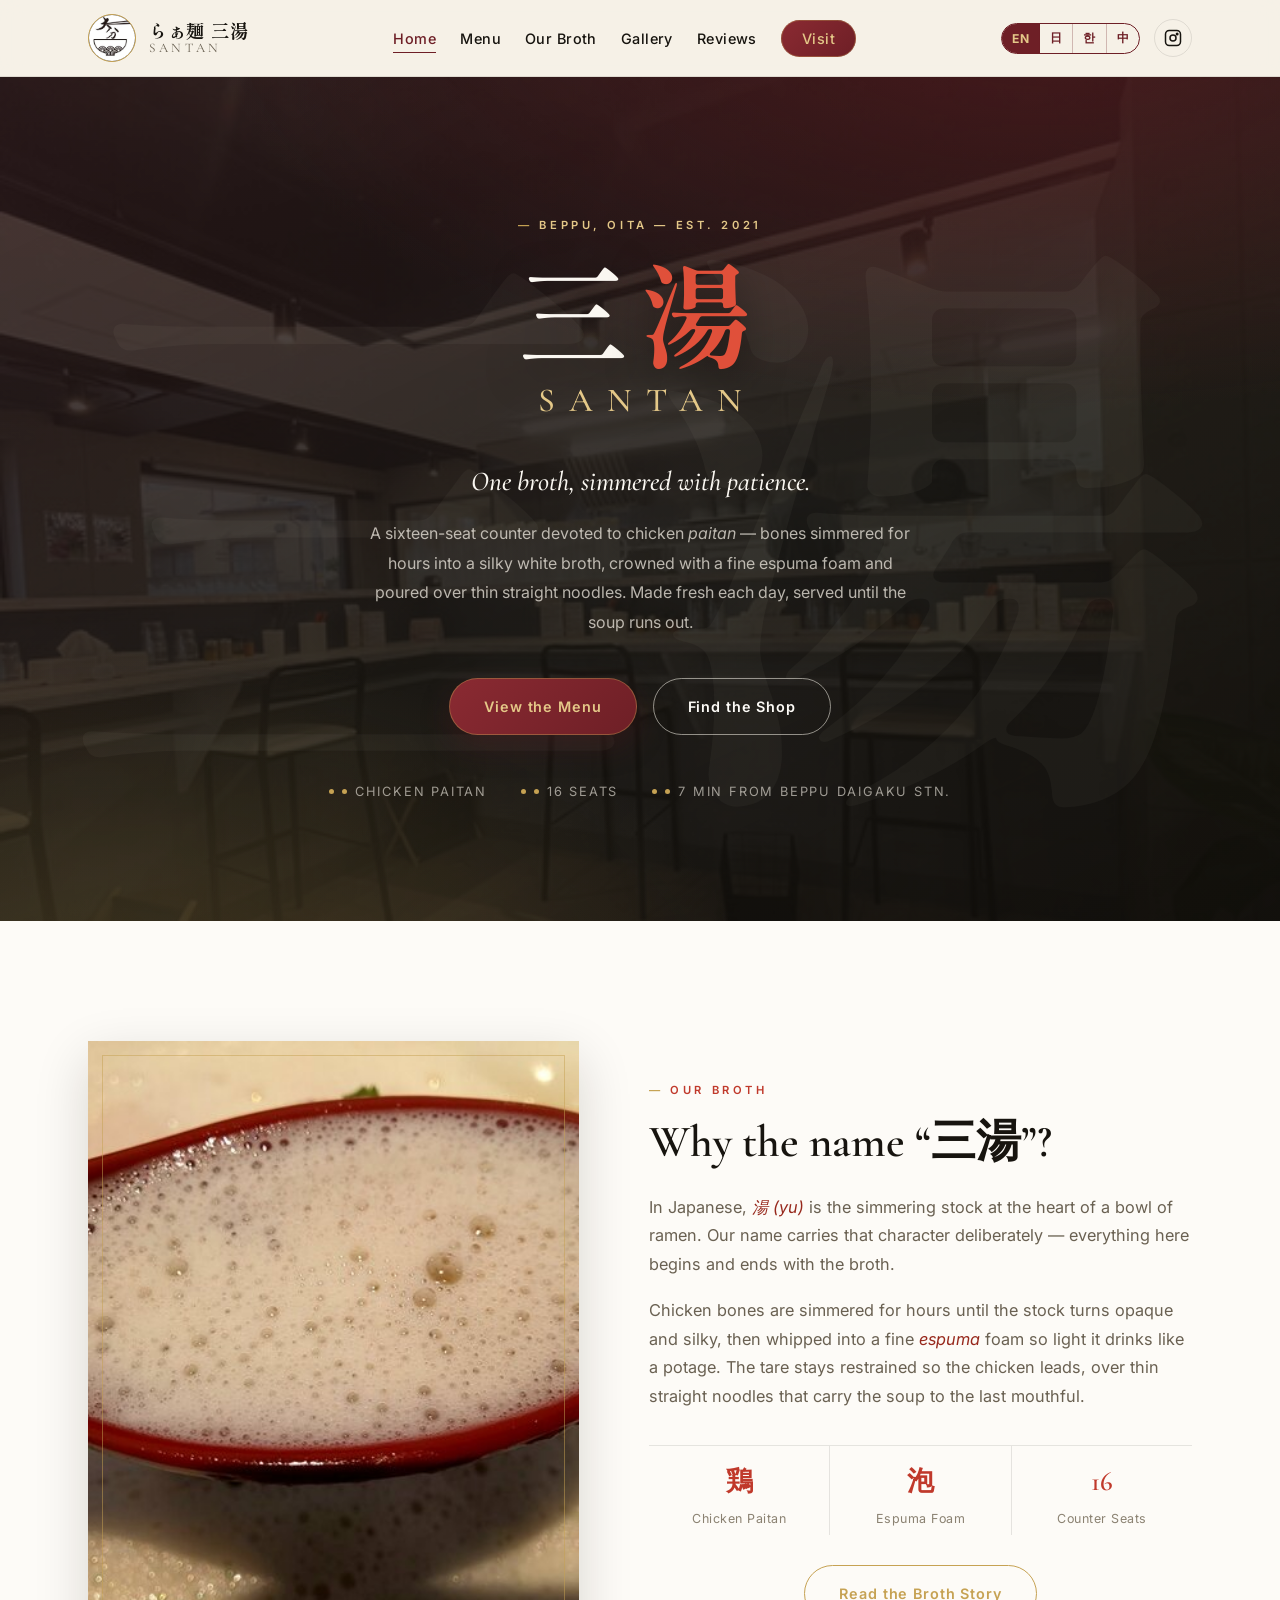
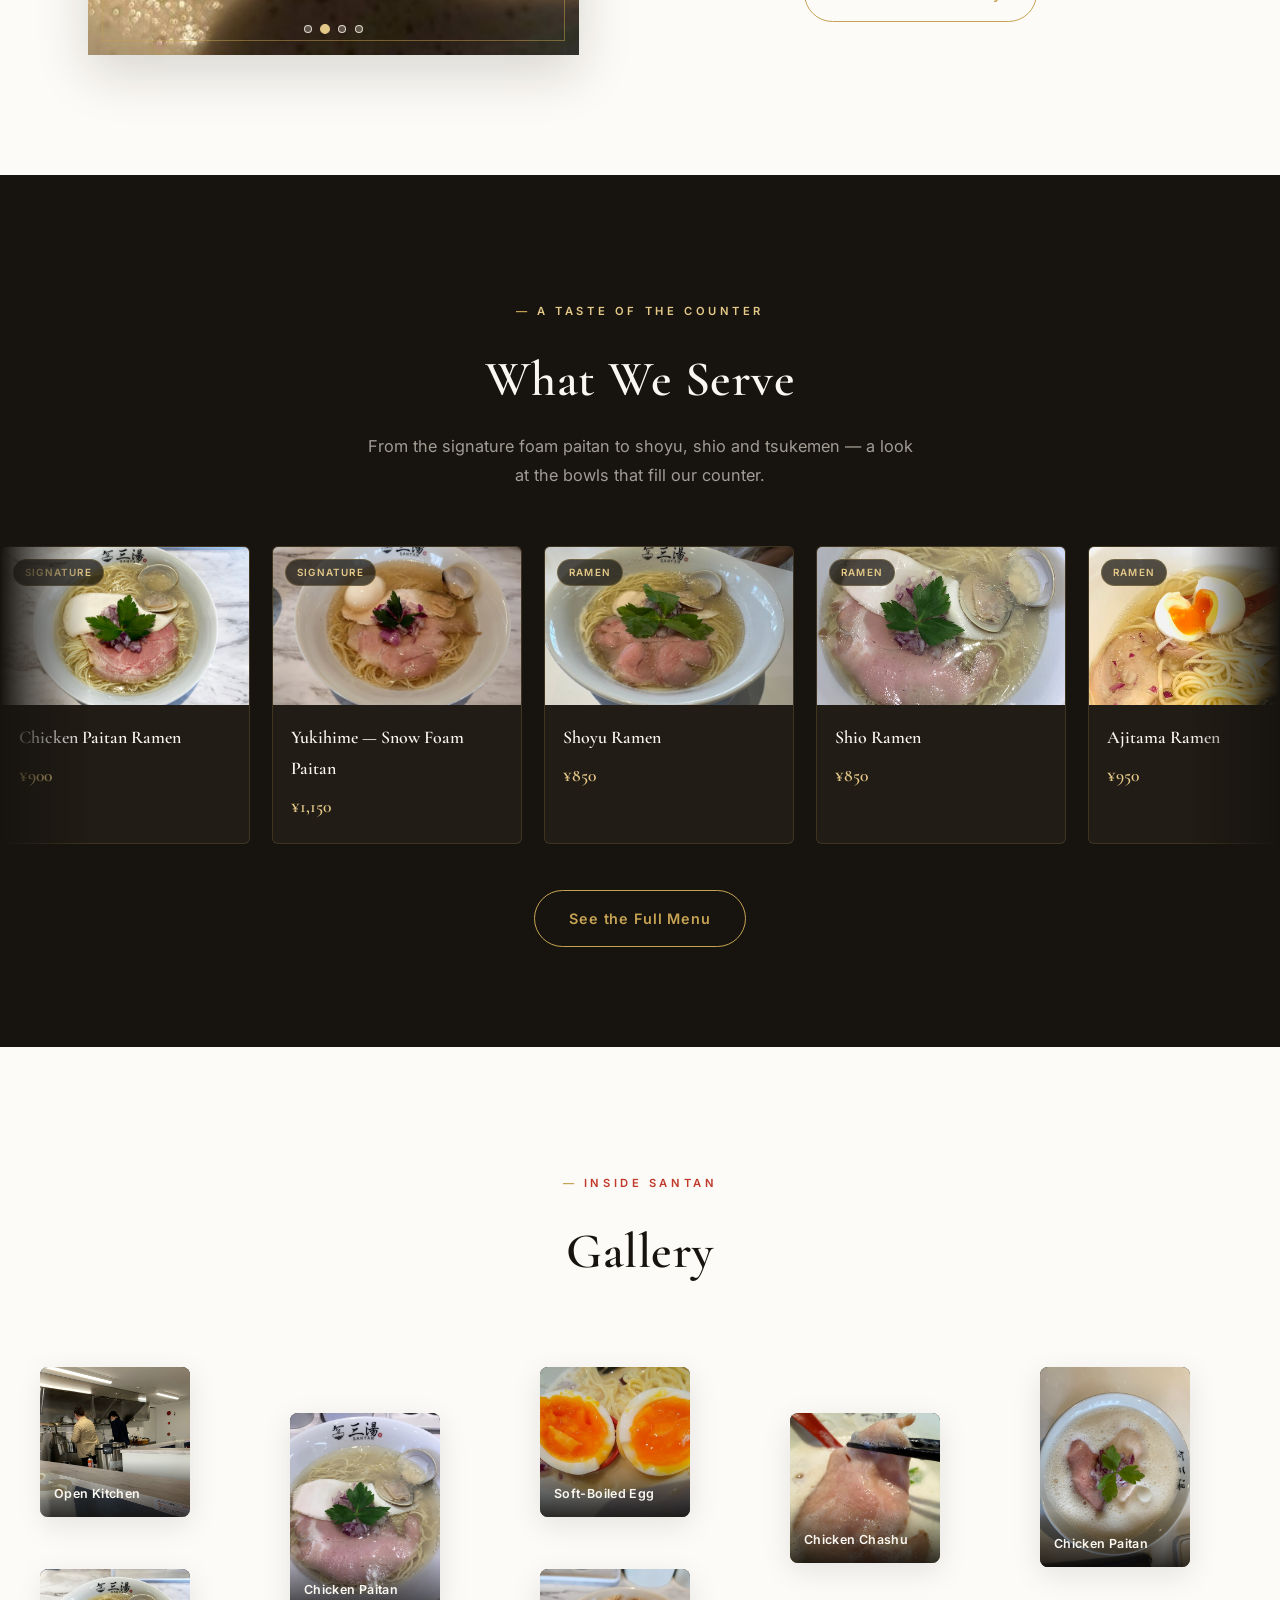
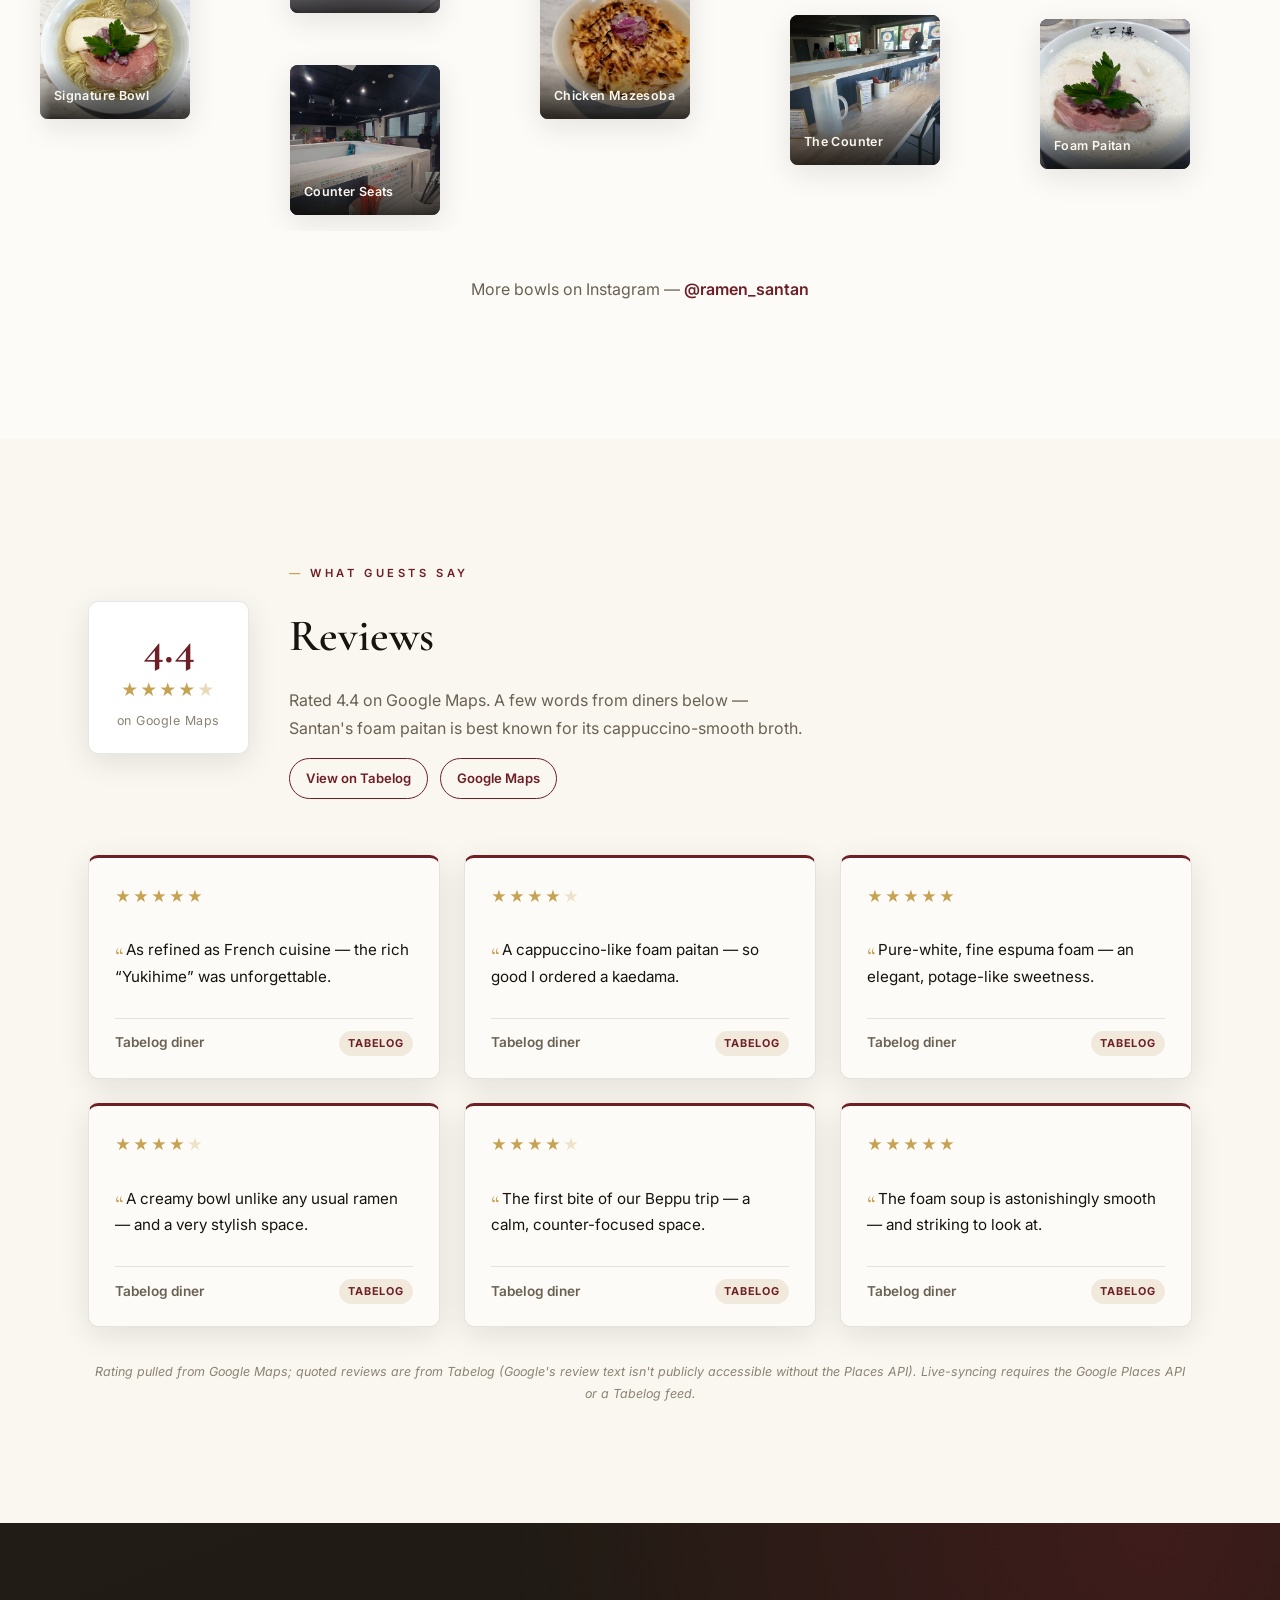
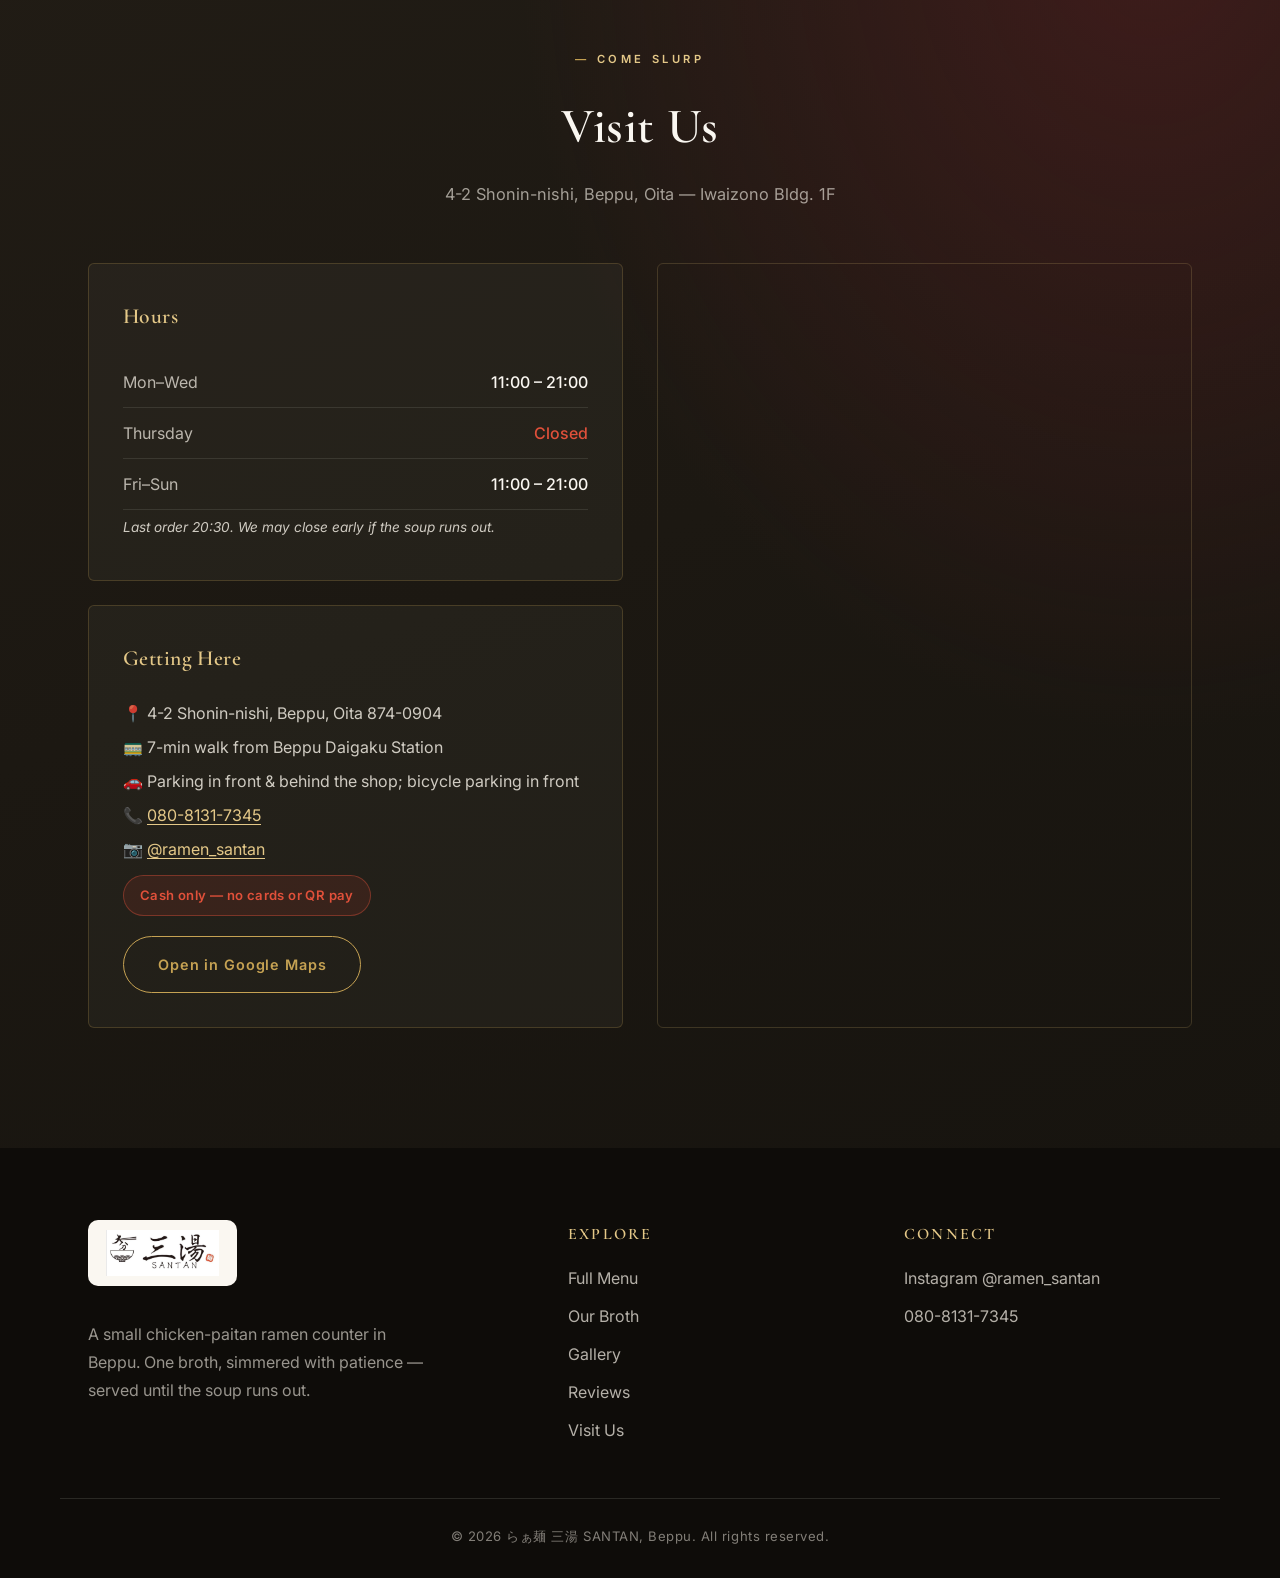
==== commit 3024c4cf: "Use real SANTAN logo: circle-cropped bowl badge + full lockup" ====
--- a/index.html
+++ b/index.html
@@ -15,7 +15,7 @@
 <header class="site-header">
   <div class="nav-wrap">
     <a href="index.html" class="logo">
-      <span class="logo-badge"><img src="pictures/logo-icon.svg" alt="Santan bowl mark"></span>
+      <span class="logo-badge"><img src="pictures/logo-badge.png" alt="Santan bowl mark"></span>
       <span class="logo-text">
         <span class="jp">らぁ麺 三湯</span>
         <span class="en">Santan</span>
@@ -245,7 +245,7 @@
   <div class="container footer-grid">
     <div>
       <div class="footer-logo-card">
-        <img src="pictures/logo.svg" alt="らぁ麺 三湯 SANTAN logo">
+        <img src="pictures/logo-full.png" alt="らぁ麺 三湯 SANTAN logo">
       </div>
       <p style="max-width: 340px; color: rgba(245,240,230,0.6);">
         <span class="lang-en">A small chicken-paitan ramen counter in Beppu. One broth, simmered with patience — served until the soup runs out.</span>
